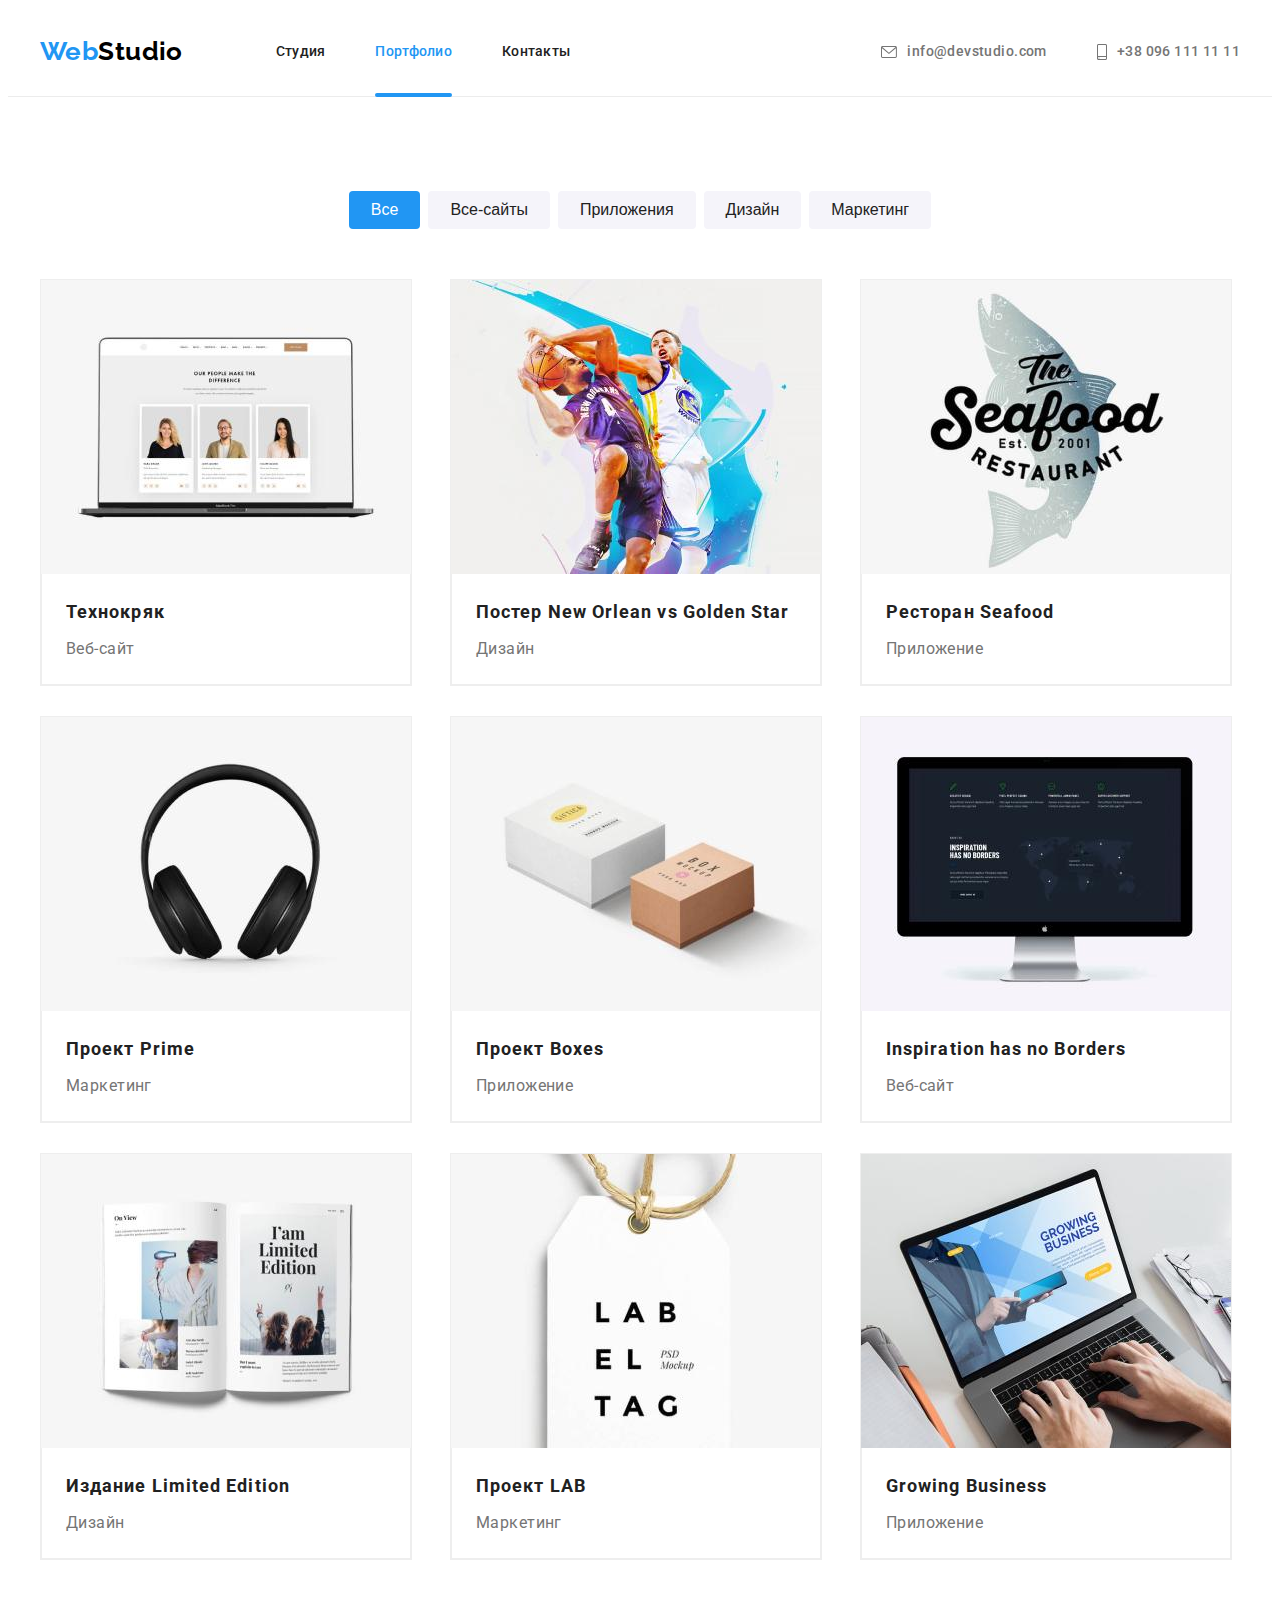
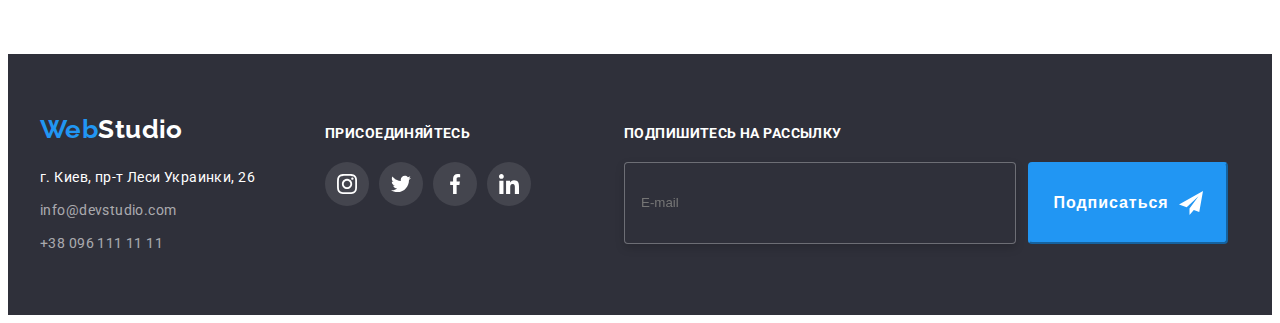
==== portfolio.html @ eb942aa8 "start" ====
<!DOCTYPE html>
<html lang="en">

<head>
    <meta charset="UTF-8" />
    <meta name="viewport" content="width=device-width, initial-scale=1.0" />
    <title>Портфолио</title>
    <link rel="preconnect" href="https://fonts.googleapis.com">
    <link rel="preconnect" href="https://fonts.gstatic.com" crossorigin>
    <link href="https://fonts.googleapis.com/css2?family=Raleway:wght@700&family=Roboto:wght@400;500;700;900&display=swap"
        rel="stylesheet">
    <link rel="stylesheet" href="https://cdnjs.cloudflare.com/ajax/libs/modern-normalize/1.1.0/modern-normalize.min.css"
        integrity="sha512-wpPYUAdjBVSE4KJnH1VR1HeZfpl1ub8YT/NKx4PuQ5NmX2tKuGu6U/JRp5y+Y8XG2tV+wKQpNHVUX03MfMFn9Q=="
        crossorigin="anonymous" referrerpolicy="no-referrer" />
    <!-- <link rel="stylesheet" href="./css/modern-normalize.css" /> -->
    <link rel="stylesheet" href="./css/styles.css" />
</head>

<body>
    <!-- Шапка сайта -->
    <header class="header-border-bottom-line">
        <div class="container nav">
            <a href="./index.html" class="logo"><span class="first-part">Web</span>Studio
            </a>
            <nav>
                <ul class="nav-list">
                    <li class="nav-list-item">
                        <a href="./index.html" class="site-nav">Студия
                        </a>
                    </li>
                    <li class="nav-list-item">
                        <a href="./portfolio.html" class="site-nav current">Портфолио
                        </a>
                    </li>
                    <li class="nav-list-item">
                        <a href="#" class="site-nav link">Контакты</a>
                    </li>
                </ul>
            </nav>
            <ul class="auth-nav">
                <li class="auth-nav-item">
                    <a href="mailto:info@devstudio.com" class="auth-nav-link">
                        <svg width="16px" height="12px" class="auth-nav-icon">
                            <use href="./images/icon.svg#icon-envelope"></use>
                        </svg>info@devstudio.com
                    </a>
                </li>
                <li class="auth-nav-item">
                    <a href="tel:+380961111111" class="auth-nav-link">
                        <svg width="10px" height="16px" class="auth-nav-icon">
                            <use href="./images/icon.svg#icon-smartphone"></use>
                        </svg>+38 096 111 11 11</a>
                </li>
            </ul>
        </div>
    </header>


    <main>
        <section class="section">
            <div class="container">
                <h1 class="visually-hidden section-title">Portfolio</h1>
                <ul class="portfolio-buttons-list">
                    <li class="button-item"><button type="button" class="filter-buttons current-button">Все</button></li>
                    <li class="button-item"><button type="button" class="filter-buttons">Все-сайты</button></li>
                    <li class="button-item"><button type="button" class="filter-buttons">Приложения</button></li>
                    <li class="button-item"><button type="button" class="filter-buttons">Дизайн</button></li>
                    <li class="button-item"><button type="button" class="filter-buttons">Маркетинг</button></li>
                </ul>
            <!-- <div class="portfolio-container"> -->
                <ul class="portfolio-gallery">
                    <li class="portfolio-gallery-item">
                        <a href="" class="portfolio-gallery-link">
                            <div class="overlay-position">
                                <img src="./images/gallery/technocrack.jpg" alt="technocrack" width="370" height="294" class="img">
                                <p class="overlay overlay-decription">Технокряк это современная площадка распространения коронавируса. Компании используют эту платформу для цифрового
                                шпионажа и атак на защищённые сервера конкурентов.</p>
                            </div>
                            <div class="gallery-decription">
                                <h2 class="cards-header">Технокряк</h2>
                                <p class="cards-description">Веб-сайт</p>
                            </div>
                        </a>
                    </li>
                    <li class="portfolio-gallery-item">
                        <a href="" class="portfolio-gallery-link">
                            <div class="overlay-position">
                                <img src="./images/gallery/poster.jpg" alt="poster" width="370" height="294" class="img">
                                <p class="overlay overlay-decription">Технокряк это современная площадка распространения коронавируса. Компании
                                    используют эту платформу для цифрового
                                    шпионажа и атак на защищённые сервера конкурентов.</p>
                            </div>
                            <div class="gallery-decription">
                                <h2 class="cards-header">Постер New Orlean vs Golden Star</h2>
                                <p class="cards-description">Дизайн</p>
                            </div>
                        </a>
                    </li>
                    <li class="portfolio-gallery-item">
                        <a href="" class="portfolio-gallery-link">
                            <div class="overlay-position">
                                <img src="./images/gallery/seafood.jpg" alt="seafood" width="370" height="294" class="img">
                                <p class="overlay overlay-decription">Технокряк это современная площадка распространения коронавируса. Компании
                                    используют эту платформу для цифрового
                                    шпионажа и атак на защищённые сервера конкурентов.</p>
                            </div>
                            <div class="gallery-decription">
                                <h2 class="cards-header">Ресторан Seafood</h2>
                                <p class="cards-description">Приложение</p>
                            </div>
                        </a>
                    </li>
                    <li class="portfolio-gallery-item">
                        <a href="" class="portfolio-gallery-link">
                            <div class="overlay-position">
                                <img src="./images/gallery/prime.jpg" alt="prime" width="370" height="294" class="img">
                                <p class="overlay overlay-decription">Технокряк это современная площадка распространения коронавируса. Компании
                                    используют эту платформу для цифрового
                                    шпионажа и атак на защищённые сервера конкурентов.</p>
                            </div>
                            <div class="gallery-decription">
                                <h2 class="cards-header">Проект Prime</h2>
                                <p class="cards-description">Маркетинг</p>
                            </div>
                        </a>
                    </li>
                    <li class="portfolio-gallery-item">
                        <a href="" class="portfolio-gallery-link">
                            <div class="overlay-position">
                                <img src="./images/gallery/boxes.jpg" alt="boxes" width="370" height="294" class="img">
                                <p class="overlay overlay-decription">Технокряк это современная площадка распространения коронавируса. Компании
                                    используют эту платформу для цифрового
                                    шпионажа и атак на защищённые сервера конкурентов.</p>
                            </div>
                            <div class="gallery-decription">
                                <h2 class="cards-header">Проект Boxes</h2>
                                <p class="cards-description">Приложение</p>
                            </div>
                        </a>
                    </li>
                    <li class="portfolio-gallery-item">
                        <a href="" class="portfolio-gallery-link">
                            <div class="overlay-position">
                                <img src="./images/gallery/inspiration.jpg" alt="inspiration" width="370" height="294" class="img">
                                <p class="overlay overlay-decription">Технокряк это современная площадка распространения коронавируса. Компании
                                    используют эту платформу для цифрового
                                    шпионажа и атак на защищённые сервера конкурентов.</p>
                            </div>
                            <div class="gallery-decription">
                                <h2 class="cards-header">Inspiration has no Borders</h2>
                                <p class="cards-description">Веб-сайт</p>
                            </div>
                        </a>
                    </li>                           
                    <li class="portfolio-gallery-item">
                        <a href="" class="portfolio-gallery-link">
                            <div class="overlay-position">
                                <img src="./images/gallery/edition.jpg" alt="edition" width="370" height="294" class="img">
                                <p class="overlay overlay-decription">Технокряк это современная площадка распространения коронавируса. Компании
                                    используют эту платформу для цифрового
                                    шпионажа и атак на защищённые сервера конкурентов.</p>
                            </div>
                            <div class="gallery-decription">
                                <h2 class="cards-header">Издание Limited Edition</h2>
                                <p class="cards-description">Дизайн</p>
                            </div>
                        </a>
                    </li>
                    <li class="portfolio-gallery-item">
                        <a href="" class="portfolio-gallery-link">
                            <div class="overlay-position">
                                <img src="./images/gallery/lab.jpg" alt="lab" width="370" height="294" class="img">
                                <p class="overlay overlay-decription">Технокряк это современная площадка распространения коронавируса. Компании
                                    используют эту платформу для цифрового
                                    шпионажа и атак на защищённые сервера конкурентов.</p>
                            </div>
                            <div class="gallery-decription">
                                <h2 class="cards-header">Проект LAB</h2>
                                <p class="cards-description">Маркетинг</p>
                            </div>
                        </a>
                    </li>
                    <li class="portfolio-gallery-item">
                        <a href="" class="portfolio-gallery-link">
                            <div class="overlay-position">
                                <img src="./images/gallery/growing-busines.jpg" alt="inspiration" width="370" height="294" class="img">
                                <p class="overlay overlay-decription">Технокряк это современная площадка распространения коронавируса. Компании
                                    используют эту платформу для цифрового
                                    шпионажа и атак на защищённые сервера конкурентов.</p>
                            </div>
                            <div class="gallery-decription">
                                <h2 class="cards-header">Growing Business</h2>
                                <p class="cards-description">Приложение</p>
                            </div>
                        </a>
                    </li>
                </ul>
            </div>
       </section>
    </main>

    <!-- Футер -->
    <footer class="footer">
        <div class="container footer-container">
            <div>
                <a href="./index.html" class="footer-logo"><span class="first-part">Web</span>Studio</a>
                <address class="footer-address-list">
                    <ul class="footer-list">
                        <li class="item"><a href="https://goo.gl/maps/6iYoXaCGqueHrKsz9" target="_blank"
                                rel="noreferrer noopener" class="footer-address">г. Киев, пр-т Леси Украинки, 26</a></li>
                        <li class="item"><a href="mailto:info@devstudio.com"
                                class="link footer-contacts">info@devstudio.com</a></li>
                        <li class="item"><a href="tel:+380961111111" class="link footer-contacts">+38 096 111 11 11</a></li>
                    </ul>
                </address>
            </div>
            <div class="footer-socials-form">
                <h2 class="footer-socials-title">присоединяйтесь</h2>
                <ul class="socials">
                    <li class="socials-item">
                        <a href="" class="socials-link footer-socials-link">
                            <svg class="" width="20px" height="20px">
                                <use href="./images/icon.svg#icon-instagram"></use>
                            </svg>
                        </a>
                    </li>
                    <li class="socials-item">
                        <a href="" class="socials-link footer-socials-link">
                            <svg class="" width="20px" height="20px">
                                <use href="./images/icon.svg#icon-twitter"></use>
                            </svg>
                        </a>
                    </li>
                    <li class="socials-item">
                        <a href="" class="socials-link footer-socials-link">
                            <svg class="" width="20px" height="20px">
                                <use href="./images/icon.svg#icon-facebook"></use>
                            </svg>
                        </a>
                    </li>
                    <li class="socials-item">
                        <a href="" class="socials-link footer-socials-link">
                            <svg class="" width="20px" height="20px">
                                <use href="./images/icon.svg#icon-linkedin"></use>
                            </svg>
                        </a>
                    </li>
                </ul>
            </div>
            <div>
                <form class="footer-form">
                    <h2 class="footer-form-title">Подпишитесь на рассылку</h2>
                    <div class="footer-form-field">
                        <label for="mail"></label>
                        <input class="email" type="email" name="mail-submit" id="mail-submit" placeholder="E-mail" />
                        <button class="button footer-submit-button" type="submit">Подписаться
                            <svg class="button-svg" width="24px" height="24px">
                                <use href="./images/icon.svg#icon-send"></use>
                            </svg>
                        </button>
                    </div>
                </form>
            </div>
        </div>
    </footer>
</body>
</html>
---- css/styles.css ----
:root {
  --primary-text-color: #757575;
  --title-text-color: #212121;
  --accent-color: #2196f3;
  --primary-white-color: #ffffff;
  --primary-black-color: #000000;
  --hero-footer-background: #2f303a;
  --main-titles-color: #212121;
}

h1,
h2,
h3,
p {
  margin: 0;
}

ul {
  margin: 0;
  padding: 0;
  list-style: none;
}

a {
  text-decoration: none;
}

.button {
  cursor: pointer;
}

body {
  background-color: var(--primary-white-color);
  color: var(--primary-text-color);
  font-family: Roboto, sans-serif;
  font-weight: 500;
  letter-spacing: 0.03em;
  font-size: 14px;
  line-height: 1.71;
}

.header-border-bottom-line {
  border-bottom: solid 1px #ececec;
}

.container {
  margin-left: auto;
  margin-right: auto;
  width: 1200px;
  padding-left: 15px;
  padding-right: 15px;
  /* outline: 2px solid tomato; */
}

/* Site nav */

.nav {
  display: flex;
  align-items: center;
}

.nav-list {
  display: flex;
}

.nav-list-item {
  padding-bottom: 32px;
  padding-top: 32px;
  position: relative;
}
.nav .nav-list-item:not(:last-child) {
  margin-right: 50px;
}

/* Logo */

.logo {
  padding-top: 24px;
  padding-bottom: 25px;
  margin-right: 93px;

  color: var(--primary-black-color);
  font-family: Raleway, sans-serif;
  font-weight: 700;
  font-size: 26px;
  line-height: 1.19;
}

.first-part {
  color: var(--accent-color);
}

.site-nav {
  color: var(--title-text-color);
  line-height: 1.14;
  letter-spacing: 0.02em;

  transition: color 250ms cubic-bezier(0.4, 0, 0.2, 1);
}

.site-nav:focus,
.site-nav:hover {
  color: var(--accent-color);
}

.current {
  color: var(--accent-color);
}

/* «C4» В главной навигации, при помощи псевдоэлемента ::after, сделано подчёркивание ссылки текущей страницы (на которой сейчас находится пользователь). */

.current::after {
  position: absolute;
  bottom: -1px;
  left: 0;

  content: "";
  width: 100%;
  height: 4px;

  background: #2196f3;
  border-radius: 2px;
}

.auth-nav {
  display: flex;
  margin-left: auto;
}

.auth-nav-link {
  display: flex;
  align-items: center;
  color: var(--primary-text-color);
  line-height: 1.14;
  padding-top: 32px;
  padding-bottom: 32px;

  fill: #757575;
  transition: color 250ms cubic-bezier(0.4, 0, 0.2, 1),
    fill 250ms cubic-bezier(0.4, 0, 0.2, 1);
}

.auth-nav-link:hover,
.auth-nav-link:focus {
  color: var(--accent-color);
  fill: var(--accent-color);
}

.auth-nav-icon {
  margin-right: 10px;
}

.auth-nav .auth-nav-item:not(:last-child) {
  margin-right: 50px;
}

/* Hero */

.section {
  padding-top: 94px;
  padding-bottom: 94px;
}

.hero {
  margin-right: auto;
  margin-left: auto;
  padding: 200px 0;

  background-color: var(--hero-footer-background);

  background-image: linear-gradient(
      rgba(47, 48, 58, 0.4),
      rgba(47, 48, 58, 0.4)
    ),
    url("../images/img-overlay.png");

  background-repeat: no-repeat;
  background-size: cover;
  background-position: center;

  max-width: 1600px;
  height: 600px;

  text-align: center;
}

.hero-title {
  display: inline-block;
  margin-bottom: 30px;

  min-width: 696px;
  height: 120px;

  color: var(--primary-white-color);
  font-weight: 900;
  font-size: 44px;
  line-height: 1.36;
  letter-spacing: 0.06em;
  text-transform: uppercase;
}

.hero-button {
  display: block;
  margin: 0px auto;
  padding: 10px 32px;

  background-color: var(--accent-color);
  color: var(--primary-white-color);
  min-width: 200px;

  font-weight: 700;
  font-size: 16px;
  line-height: 1.87;
  letter-spacing: 0.06em;
  border-radius: 4px;
  border: transparent;

  transition: background-color 250ms cubic-bezier(0.4, 0, 0.2, 1);
}

.hero-button:hover,
.hero-button:focus {
  background-color: #188ce8;
}

/* Section */

.visually-hidden {
  position: absolute;
  width: 1px;
  height: 1px;
  margin: -1px;
  border: 0;
  padding: 0;

  white-space: nowrap;
  clip-path: inset(100%);
  clip: rect(0 0 0 0);
  overflow: hidden;
}

.section-title {
  margin-top: 0;
  margin-bottom: 50px;
  margin-left: 0;
  margin-right: 0;

  color: var(--main-titles-color);

  font-weight: 700;
  font-size: 36px;
  line-height: 1.16;
  text-align: center;
}

.benefits {
  display: flex;
}

.benefits-title {
  margin-top: 0px;
  margin-bottom: 10px;
  font-size: 14px;
  font-weight: 700;
  line-height: 1.14;
  text-transform: uppercase;
  color: var(--main-titles-color);
}

.benefits .benefits-item:not(:last-child) {
  margin-right: 30px;
}

.benefits-icon {
  width: 270px;
  height: 120px;
  padding: 25px 100px;
  margin-bottom: 30px;
  background-color: #f5f4fa;
  border-radius: 4px;
}

.work-section {
  padding-top: 0;
}

.practice {
  display: flex;
}
.practice-item {
  margin-right: 30px;
  position: relative;
}

.img {
  display: block;
  max-width: 100%;
  height: auto;
}

.practice-item:nth-child(3n) {
  margin-right: 0;
}

/* «C3» В секции Чем мы занимаемся текст с фоном спозиционирован поверх изображения. */

.practice-label {
  display: flex;
  align-items: center;
  justify-content: center;
  position: absolute;
  content: "";
  padding: 27px 82px;

  width: 100%;
  height: 70px;
  bottom: 0;
  background: rgba(47, 48, 58, 0.8);
}

.practice-label-title {
  font-size: 14px;
  font-weight: 700;
  line-height: 1.14;
  text-transform: uppercase;
  color: var(--primary-white-color);
}

.team-section {
  background-color: #f5f4fa;
}

.teammate {
  display: flex;
}

.teammate-title {
  font-size: 16px;
  line-height: 1.19;
  text-align: center;
  color: var(--main-titles-color);
  margin-bottom: 10px;
}

.teammate-item {
  width: 270px;
}
.teammate-item:not(:last-child) {
  margin-right: 30px;
}

.teammate-content {
  padding-top: 30px;
  padding-bottom: 30px;
  box-shadow: 0px 1px 3px rgba(0, 0, 0, 0.12), 0px 1px 1px rgba(0, 0, 0, 0.14),
    0px 2px 1px rgba(0, 0, 0, 0.2);
  border-radius: 0px 0px 4px 4px;
  background-color: #ffffff;
  margin: 0;
}

.teammate-position {
  margin-bottom: 16px;

  font-weight: 400;
  font-size: 16px;
  line-height: 1.19;
  text-align: center;
}

.socials {
  display: flex;
  justify-content: center;
}

.socials-link {
  display: flex;
  justify-content: center;
  align-items: center;
  width: 44px;
  height: 44px;
  fill: #afb1b8;
  border-radius: 50%;

  transition: background-color 250ms cubic-bezier(0.4, 0, 0.2, 1),
    fill 250ms cubic-bezier(0.4, 0, 0.2, 1);
}

.socials-link:focus,
.socials-link:hover {
  background-color: #2196f3;
  border-radius: 50%;
  fill: var(--primary-white-color);
}

.socials-item:not(:last-child) {
  margin-right: 10px;
}

/* Regular customers */
.customers {
  display: flex;
}

.customer-item:not(:last-child) {
  margin-right: 30px;
}

.customer-link {
  display: flex;
  align-items: center;
  justify-content: center;
  width: 170px;
  height: 92px;
  border: Solid 1px;
  border-color: #afb1b8;
  border-radius: 4px;
  fill: #afb1b8;
  transition: border-color 250ms cubic-bezier(0.4, 0, 0.2, 1),
    fill 250ms cubic-bezier(0.4, 0, 0.2, 1);
}

.customer-link:hover,
.customer-link:focus {
  border-color: #2196f3;
  fill: #2196f3;
}

/* Portfolio */

.filter-buttons {
  padding: 6px 22px;

  color: var(--title-text-color);
  background-color: #f5f4fa;
  font-size: 16px;
  line-height: 1.63;
  cursor: pointer;
  border-color: #ffffff;
  border: #ffffff;
  text-align: center;
  border-radius: 4px;

  transition: background-color 250ms cubic-bezier(0.4, 0, 0.2, 1),
    color 250ms cubic-bezier(0.4, 0, 0.2, 1),
    box-shadow 250ms cubic-bezier(0.4, 0, 0.2, 1);
}

.filter-buttons:hover,
.filter-buttons:focus {
  background-color: var(--accent-color);
  color: var(--primary-white-color);
  box-shadow: 0px 3px 1px rgba(0, 0, 0, 0.1), 0px 1px 2px rgba(0, 0, 0, 0.08),
    0px 2px 2px rgba(0, 0, 0, 0.12);
}

.current-button {
  color: var(--primary-white-color);
  background-color: var(--accent-color);
}

/* Cards */

.cards-header {
  margin-bottom: 4px;

  color: var(--title-text-color);
  font-weight: 700;
  font-size: 18px;
  line-height: 2;
  letter-spacing: 0.06em;
}

.cards-description {
  color: var(--primary-text-color);
  font-weight: 400;
  font-size: 16px;
  line-height: 1.87;
}

.portfolio-buttons-list {
  display: flex;
  justify-content: center;

  margin-bottom: 50px;
}

.portfolio-buttons-list .button-item:not(:last-child) {
  margin-right: 8px;
}

.portfolio-gallery {
  display: flex;
  flex-wrap: wrap;
}

.portfolio-gallery-item {
  /* calc((100% - кол-во маржинов в строке * значение маржина) / кол-во элементов в строке */
  width: calc((100% - 60px) / 3);
}

/* Для всех елементов-карточек в сетке добавить маржин справа, кроме каждого третего (так как в ряду - три елемента) */

.portfolio-gallery-item:not(:nth-child(3n)) {
  margin-right: 30px;
}

/* Для всех елементов-карточек в сетке добавить маржин снизу, кроме последних трех елементов (так как в нижнем ряду - три елемента) */

.portfolio-gallery-item:not(:nth-last-child(-n + 3)) {
  margin-bottom: 30px;
}

.portfolio-gallery-link {
  display: inline-block;
  border: solid 1px;
  border-color: #eeeeee;

  transition: box-shadow 250ms cubic-bezier(0.4, 0, 0.2, 1);
}

.portfolio-gallery-link:hover,
.portfolio-gallery-link:focus {
  box-shadow: 0px 1px 1px rgba(0, 0, 0, 0.12), 0px 4px 4px rgba(0, 0, 0, 0.06),
    1px 4px 6px rgba(0, 0, 0, 0.16);
}

.gallery-decription {
  padding: 20px 24px;
  background-color: #ffffff;
  border-bottom: 1px solid;
  border-left: 1px solid;
  border-right: 1px solid;
  border-color: #eeeeee;
}

/* Portfolio card overlay */

/* «C5» Синий оверлей с текстом на карточках страницы Портфолио появляется при ховере в любом месте карточки.

«C6» Синий оверлей в карточках страницы Портфолио выезжает снизу, как показано на видео. */

.overlay-position {
  position: relative;
  overflow: hidden;
}

.overlay {
  position: absolute;
  left: 0;
  bottom: 0;
  width: 100%;
  height: 100%;
  background: rgba(33, 150, 243, 0.9);
  transform: translateY(100%);
  transition: transform 250ms cubic-bezier(0.4, 0, 0.2, 1);
}

.portfolio-gallery-link:hover .overlay,
.portfolio-gallery-link:focus .overlay {
  transform: translateY(0);
}

.overlay-decription {
  padding: 63px 24px;
  font-weight: 400;
  font-size: 18px;
  line-height: 1.56;
  color: var(--primary-white-color);
}

/* Footer */

.footer {
  display: flex;
  background-color: var(--hero-footer-background);
  padding: 60px 0;
}

.footer-container {
  display: flex;
  align-items: baseline;
}

.footer-container .position {
  flex-grow: 1;
}
.footer-logo {
  color: var(--primary-white-color);

  font-family: Raleway, sans-serif;
  font-weight: 700;
  font-size: 26px;
  line-height: 1.19;
  text-decoration: none;
}

.footer-address-list {
  margin-top: 20px;
}

.footer-list .item:not(:last-child) {
  margin-bottom: 9px;
}

.footer-address {
  color: var(--primary-white-color);
  font-weight: 400;
  font-style: normal;
  text-decoration: none;
}

.footer-contacts {
  color: rgba(255, 255, 255, 0.6);
  font-weight: 400;
  text-decoration: none;
  font-style: normal;
}

.footer-socials-form {
  margin-left: 70px;
}

.footer-socials-title {
  margin-top: 0px;
  margin-bottom: 20px;
  font-size: 14px;
  font-weight: 700;
  line-height: 1.14;
  text-transform: uppercase;
  color: var(--primary-white-color);
}

.footer-socials-link {
  background-color: rgba(255, 255, 255, 0.1);
  fill: var(--primary-white-color);
}

/* «C1» Выполнено оформление элементов формы подписки на рассылку в футере. */

.footer-form-title {
  margin-bottom: 20px;

  font-weight: 700;
  font-size: 14px;
  line-height: 1.14;
  text-transform: uppercase;

  color: #ffffff;
}

.footer-form {
  margin-left: 93px;
}

.footer-form-field {
  display: flex;
}

.footer-form-field input {
  min-width: 358px;
  min-height: 50px;
}

.footer-form-field .email {
  padding: 15px 16px;

  color: #ffffff;

  border: 1px solid rgba(255, 255, 255, 0.3);
  filter: drop-shadow(0px 4px 4px rgba(0, 0, 0, 0.15));
  border-radius: 4px;
  background: #2f303a;
}

.footer-submit-button {
  display: flex;
  align-items: center;
  justify-content: center;
  margin-left: 12px;

  min-width: 200px;
  min-height: 50px;

  font-weight: 700;
  font-size: 16px;
  line-height: 1.87;
  letter-spacing: 0.06em;
  color: #ffffff;

  border-color: #2196f3;
  background: #2196f3;
  border-radius: 4px;
}

.footer-submit-button:focus,
.footer-submit-button:hover {
  box-shadow: 0px 4px 4px rgba(0, 0, 0, 0.15);
}

.button-svg {
  margin-left: 10px;
}

/* Modal form */

/* Modal window */

.backdrop {
  position: fixed;
  top: 0;
  left: 0;

  width: 100%;
  height: 100%;

  background: rgba(0, 0, 0, 0.2);
  opacity: 1;
}

.backdrop.is-hidden {
  opacity: 0;
  pointer-events: none;
}

.backdrop.is-hidden .modal {
  transform: translate(-50%, -50%) scale(0.9);
}

.modal {
  position: absolute;
  top: 50%;
  left: 50%;

  min-width: 528px;
  min-height: 581px;

  background: #ffffff;
  box-shadow: 0px 1px 3px rgba(0, 0, 0, 0.12), 0px 1px 1px rgba(0, 0, 0, 0.14),
    0px 2px 1px rgba(0, 0, 0, 0.2);
  border-radius: 4px;

  transform: translate(-50%, -50%) scale(1);

  transition: transform 250ms cubic-bezier(0.4, 0, 0.2, 1);
}

.modal-button-close {
  position: absolute;
  top: 8px;
  right: 8px;
  min-width: 30px;
  padding: 6px;
  border-radius: 50%;
  background: #ffffff;
  border: 1px solid;
  border-color: rgba(0, 0, 0, 0.1);
  transition: fill 250ms cubic-bezier(0.4, 0, 0.2, 1);
}

.modal-icon-close:focus,
.modal-button-close:hover {
  fill: var(--accent-color);
}

.form {
  padding: 40px;
}

.form-title {
  margin-bottom: 12px;

  font-weight: 700;
  font-size: 20px;
  line-height: 1.15;
  text-align: center;
  color: var(--main-titles-color);
}

.form-field {
  display: flex;
  flex-direction: column;
  position: relative;

  margin-bottom: 10px;
}

.form-field label {
  margin-bottom: 4px;

  font-weight: 400;
  font-size: 12px;
  line-height: 1.16;
  letter-spacing: 0.01em;
}

.form-field input,
.form-field textarea {
  min-height: 40px;

  border: 1px solid rgba(33, 33, 33, 0.2);
  border-radius: 4px;
  padding-left: 42px;
  outline: none;

  transition: border 250ms cubic-bezier(0.4, 0, 0.2, 1);
}

/* «C3» При получении инпутом фокуса, его рамка и иконка меняют цвет */

.form-field input:focus,
.form-field textarea:focus {
  border: 1px solid #2196f3;
  cursor: pointer;
}

.form-field input:focus + svg,
.form-field svg:focus {
  cursor: pointer;
  fill: var(--accent-color);
  transition: fill 250ms cubic-bezier(0.4, 0, 0.2, 1);
}

.form-field input::placeholder {
  font-weight: 400;
  font-size: 12px;
  line-height: 1.16;
  letter-spacing: 0.01em;
  color: rgba(117, 117, 117, 0.5);
}

.form-field .form-icon {
  position: absolute;
  bottom: 11px;
  left: 12px;
}

.form-field .comment {
  padding: 12px 16px;
}

.comment-position {
  margin-bottom: 20px;
}

.policy-position {
  margin-bottom: 30px;
}

.form-field .policy {
  display: flex;
  align-items: center;
  justify-content: center;
  margin: 0;

  font-size: 14px;
  line-height: 1.71;
  letter-spacing: 0.03em;

  cursor: pointer;
}

.link-policy {
  text-decoration-line: underline;
  color: #2196f3;
}

/* «C4» Оригинальный чекбокс о принятии лицензионного соглашения в форме заявки скрыт. */

.checkbox {
  /* -webkit-appearance: none;
  -moz-appearance: none;
  appearance: none;
  position: absolute; */

  /* position: absolute; */
  /* display: block; */
  width: 0px;
  /* height: 15px; */
  /* height: 1px; */
  /* margin: -3px; */
  /* border: 0; */
  /* padding: 0; */

  /* white-space: nowrap; */
  /* clip-path: inset(100%); */
  /* clip: rect(0 0 0 0); */
  /* overflow: hidden; */
}

.checkbox-icon {
  position: relative;

  display: flex;
  align-items: center;
  justify-content: center;

  width: 16px;
  height: 15px;

  margin-right: 7px;

  border: 2px solid #212121;
  border-radius: 4px;
}

.checkbox-icon svg {
  position: absolute;
  /* width: 16px; */
  /* height: 15px; */
}

/* «C5» Оформление «чекбокса» о принятии лицензионного соглашения сделано вручную, при помощи векторного изображения галочки из SVG-спрайта. */

.checkbox:checked + .checkbox-icon {
  border-color: var(--accent-color);
  background-color: var(--accent-color);
  /* position: absolute; */
  /* background-image: url(../images/icon-check.svg); */
  /* background-size: contain; */
  background-origin: border-box;
}

.submit-button {
  display: block;
  margin-left: auto;
  margin-right: auto;
  padding: 0;

  min-width: 200px;
  min-height: 50px;

  background: #188ce8;
  border-color: #188ce8;
  border-radius: 4px;

  font-weight: 700;
  font-size: 16px;
  line-height: 1.87;
  letter-spacing: 0.06em;

  color: #ffffff;

  transition: 250ms cubic-bezier(0.4, 0, 0.2, 1);
}

.submit-button:hover,
.submit-button:focus {
  box-shadow: 0px 4px 4px rgba(0, 0, 0, 0.15);
}
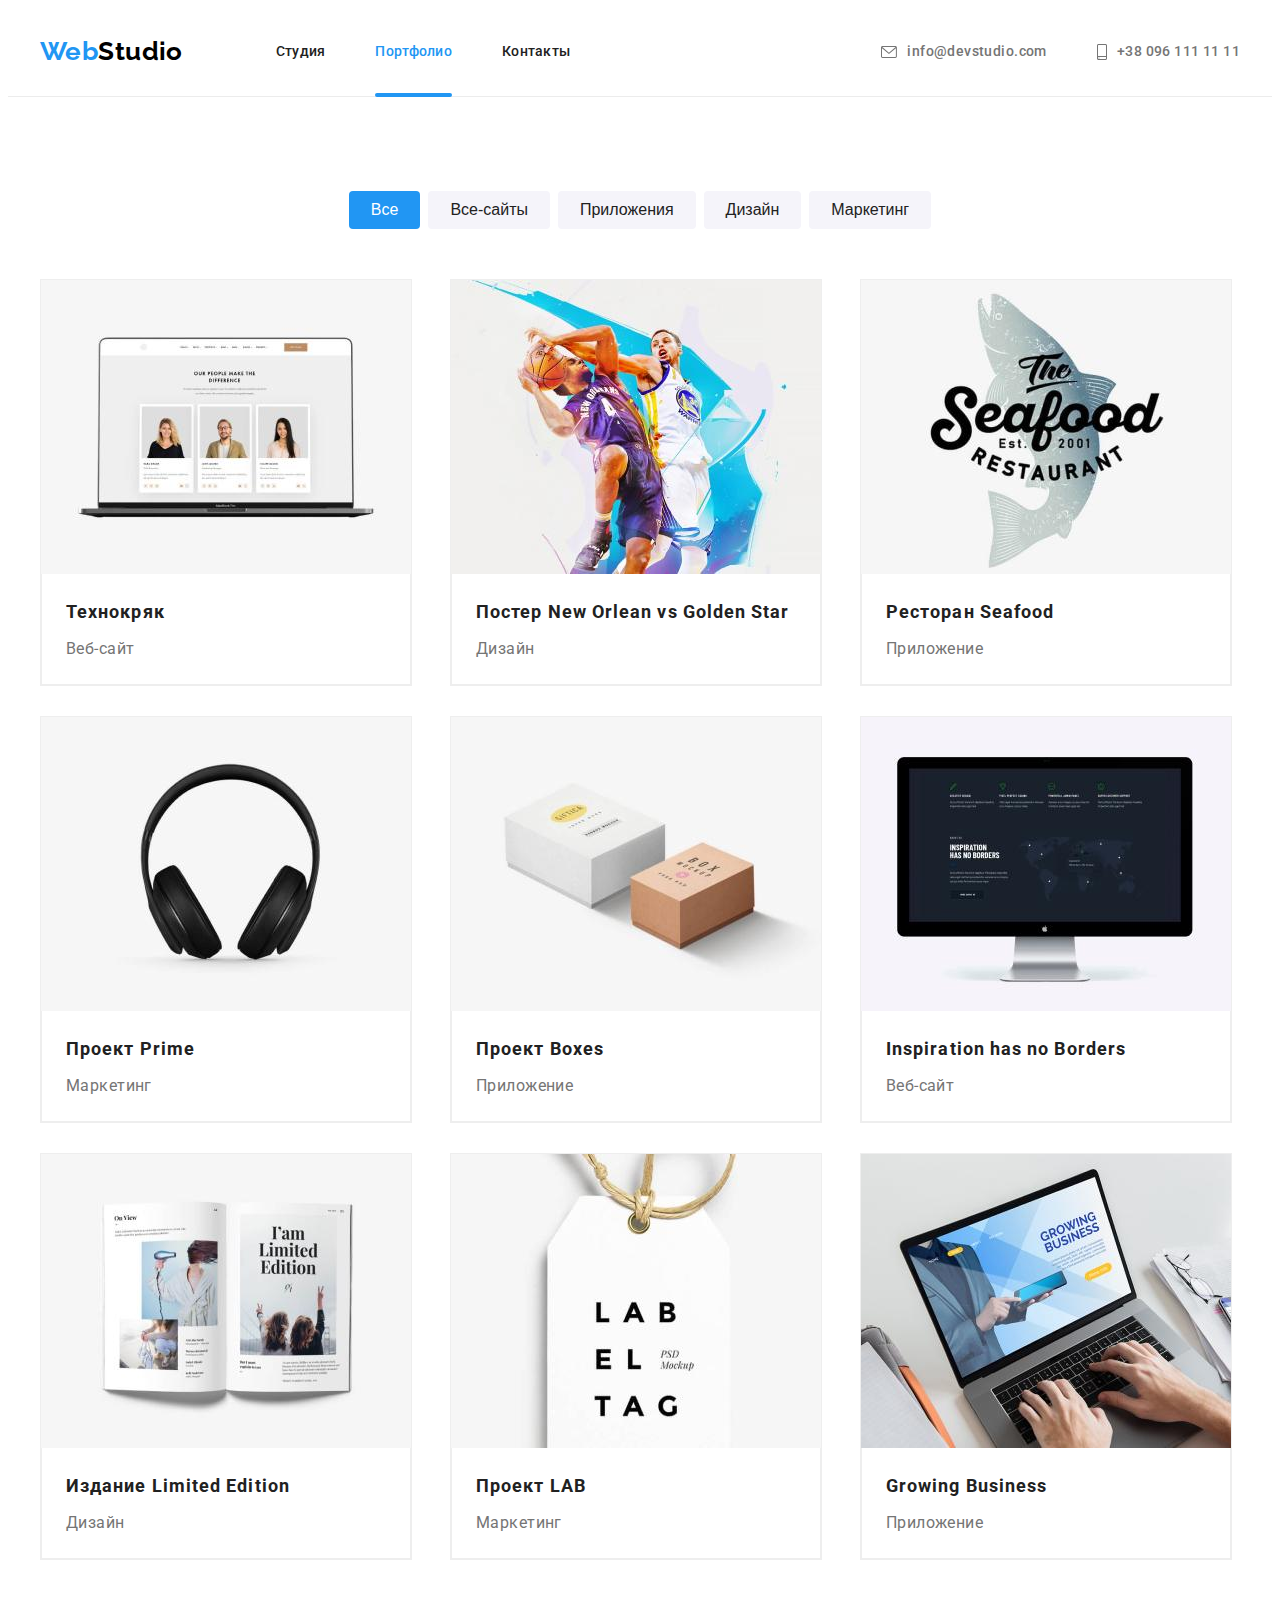
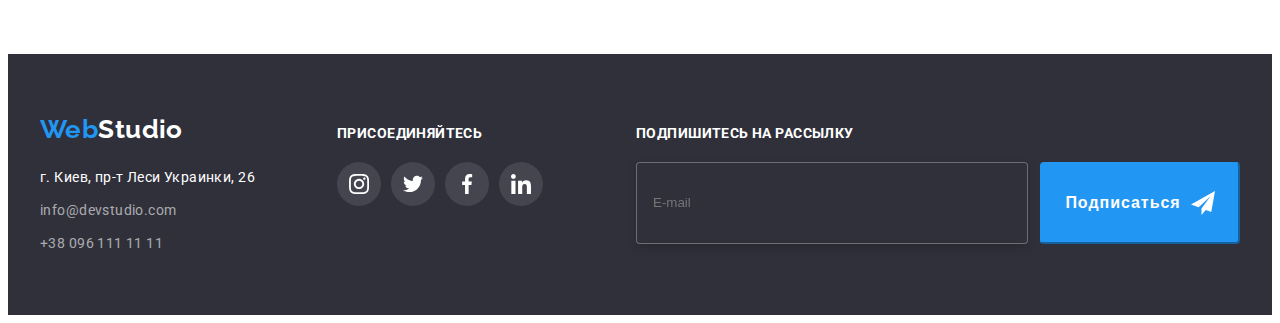
==== commit 5347440a: "refactoring-sass" ====
--- a/portfolio.html
+++ b/portfolio.html
@@ -13,7 +13,8 @@
         integrity="sha512-wpPYUAdjBVSE4KJnH1VR1HeZfpl1ub8YT/NKx4PuQ5NmX2tKuGu6U/JRp5y+Y8XG2tV+wKQpNHVUX03MfMFn9Q=="
         crossorigin="anonymous" referrerpolicy="no-referrer" />
     <!-- <link rel="stylesheet" href="./css/modern-normalize.css" /> -->
-    <link rel="stylesheet" href="./css/styles.css" />
+    <!-- <link rel="stylesheet" href="./css/styles.css" /> -->
+    <link rel="stylesheet" href="./css/main.min.css" />
 </head>
 
 <body>
@@ -67,7 +68,6 @@
                     <li class="button-item"><button type="button" class="filter-buttons">Дизайн</button></li>
                     <li class="button-item"><button type="button" class="filter-buttons">Маркетинг</button></li>
                 </ul>
-            <!-- <div class="portfolio-container"> -->
                 <ul class="portfolio-gallery">
                     <li class="portfolio-gallery-item">
                         <a href="" class="portfolio-gallery-link">
@@ -202,7 +202,7 @@
     <!-- Футер -->
     <footer class="footer">
         <div class="container footer-container">
-            <div>
+            <div class="position">
                 <a href="./index.html" class="footer-logo"><span class="first-part">Web</span>Studio</a>
                 <address class="footer-address-list">
                     <ul class="footer-list">
@@ -247,20 +247,18 @@
                     </li>
                 </ul>
             </div>
-            <div>
-                <form class="footer-form">
-                    <h2 class="footer-form-title">Подпишитесь на рассылку</h2>
-                    <div class="footer-form-field">
-                        <label for="mail"></label>
-                        <input class="email" type="email" name="mail-submit" id="mail-submit" placeholder="E-mail" />
-                        <button class="button footer-submit-button" type="submit">Подписаться
-                            <svg class="button-svg" width="24px" height="24px">
-                                <use href="./images/icon.svg#icon-send"></use>
-                            </svg>
-                        </button>
-                    </div>
-                </form>
-            </div>
+            <form class="footer-form">
+                <h2 class="footer-form-title">Подпишитесь на рассылку</h2>
+                <div class="footer-form-field">
+                    <label for="mail-submit"></label>
+                    <input class="email" type="email" name="mail-submit" id="mail-submit" placeholder="E-mail" />
+                    <button class="button footer-submit-button" type="submit">Подписаться
+                        <svg class="button-svg" width="24px" height="24px">
+                            <use href="./images/icon.svg#icon-send"></use>
+                        </svg>
+                    </button>
+                </div>
+            </form>
         </div>
     </footer>
 </body>
--- a/css/main.min.css
+++ b/css/main.min.css
@@ -0,0 +1,2 @@
+body{background-color:blue}:root{--primary-text-color: #757575;--title-text-color: #212121;--accent-color: #2196f3;--primary-white-color: #ffffff;--primary-black-color: #000000;--hero-footer-background: #2f303a;--main-titles-color: #212121}.visually-hidden{position:absolute;width:1px;height:1px;margin:-1px;border:0;padding:0;white-space:nowrap;-webkit-clip-path:inset(100%);clip-path:inset(100%);clip:rect(0 0 0 0);overflow:hidden}h1,h2,h3,p{margin:0}ul{margin:0;padding:0;list-style:none}a{text-decoration:none}.button{cursor:pointer}body{background-color:var(--primary-white-color);color:var(--primary-text-color);font-family:Roboto, sans-serif;font-weight:500;letter-spacing:0.03em;font-size:14px;line-height:1.71}.backdrop{position:fixed;top:0;left:0;width:100%;height:100%;background:rgba(0,0,0,0.2);opacity:1}.backdrop.is-hidden{opacity:0;pointer-events:none}.backdrop.is-hidden .modal{-webkit-transform:translate(-50%, -50%) scale(0.9);transform:translate(-50%, -50%) scale(0.9)}.container{margin-left:auto;margin-right:auto;width:1200px;padding-left:15px;padding-right:15px}.form{padding:40px}.form-title{margin-bottom:12px;font-weight:700;font-size:20px;line-height:1.15;text-align:center;color:var(--main-titles-color)}.form-field{display:-webkit-box;display:-ms-flexbox;display:flex;-webkit-box-orient:vertical;-webkit-box-direction:normal;-ms-flex-direction:column;flex-direction:column;position:relative;margin-bottom:10px}.form-field label{margin-bottom:4px;font-weight:400;font-size:12px;line-height:1.16;letter-spacing:0.01em}.form-field input,.form-field textarea{min-height:40px;border:1px solid rgba(33,33,33,0.2);border-radius:4px;padding-left:42px;outline:none;-webkit-transition:border 250ms cubic-bezier(0.4, 0, 0.2, 1);transition:border 250ms cubic-bezier(0.4, 0, 0.2, 1)}.form-field input:focus,.form-field textarea:focus{border:1px solid #2196f3;cursor:pointer}.form-field input:focus+svg,.form-field svg:focus{cursor:pointer;fill:var(--accent-color);-webkit-transition:fill 250ms cubic-bezier(0.4, 0, 0.2, 1);transition:fill 250ms cubic-bezier(0.4, 0, 0.2, 1)}.form-field input::-webkit-input-placeholder{font-weight:400;font-size:12px;line-height:1.16;letter-spacing:0.01em;color:rgba(117,117,117,0.5)}.form-field input:-ms-input-placeholder{font-weight:400;font-size:12px;line-height:1.16;letter-spacing:0.01em;color:rgba(117,117,117,0.5)}.form-field input::-ms-input-placeholder{font-weight:400;font-size:12px;line-height:1.16;letter-spacing:0.01em;color:rgba(117,117,117,0.5)}.form-field input::placeholder{font-weight:400;font-size:12px;line-height:1.16;letter-spacing:0.01em;color:rgba(117,117,117,0.5)}.form-field .form-icon{position:absolute;bottom:11px;left:12px}.form-field .comment{padding:12px 16px}.comment-position{margin-bottom:20px}.policy-position{margin-bottom:30px}.form-field .policy{display:-webkit-box;display:-ms-flexbox;display:flex;-webkit-box-align:center;-ms-flex-align:center;align-items:center;-webkit-box-pack:center;-ms-flex-pack:center;justify-content:center;margin:0;font-size:14px;line-height:1.71;letter-spacing:0.03em;cursor:pointer}.link-policy{-webkit-text-decoration-line:underline;text-decoration-line:underline;color:#2196f3}.checkbox{width:0px}.checkbox-icon{position:relative;display:-webkit-box;display:-ms-flexbox;display:flex;-webkit-box-align:center;-ms-flex-align:center;align-items:center;-webkit-box-pack:center;-ms-flex-pack:center;justify-content:center;width:16px;height:15px;margin-right:7px;border:2px solid #212121;border-radius:4px}.checkbox-icon svg{position:absolute}.checkbox:checked+.checkbox-icon{border-color:var(--accent-color);background-color:var(--accent-color);background-origin:border-box}.submit-button{display:block;margin-left:auto;margin-right:auto;padding:0;min-width:200px;min-height:50px;background:#188ce8;border-color:#188ce8;border-radius:4px;font-weight:700;font-size:16px;line-height:1.87;letter-spacing:0.06em;color:#ffffff;-webkit-transition:250ms cubic-bezier(0.4, 0, 0.2, 1);transition:250ms cubic-bezier(0.4, 0, 0.2, 1)}.submit-button:hover,.submit-button:focus{-webkit-box-shadow:0px 4px 4px rgba(0,0,0,0.15);box-shadow:0px 4px 4px rgba(0,0,0,0.15)}.modal{position:absolute;top:50%;left:50%;min-width:528px;min-height:581px;background:#ffffff;-webkit-box-shadow:0px 1px 3px rgba(0,0,0,0.12),0px 1px 1px rgba(0,0,0,0.14),0px 2px 1px rgba(0,0,0,0.2);box-shadow:0px 1px 3px rgba(0,0,0,0.12),0px 1px 1px rgba(0,0,0,0.14),0px 2px 1px rgba(0,0,0,0.2);border-radius:4px;-webkit-transform:translate(-50%, -50%) scale(1);transform:translate(-50%, -50%) scale(1);-webkit-transition:-webkit-transform 250ms cubic-bezier(0.4, 0, 0.2, 1);transition:-webkit-transform 250ms cubic-bezier(0.4, 0, 0.2, 1);transition:transform 250ms cubic-bezier(0.4, 0, 0.2, 1);transition:transform 250ms cubic-bezier(0.4, 0, 0.2, 1), -webkit-transform 250ms cubic-bezier(0.4, 0, 0.2, 1)}.modal-button-close{position:absolute;top:8px;right:8px;min-width:30px;padding:6px;border-radius:50%;background:#ffffff;border:1px solid;border-color:rgba(0,0,0,0.1);-webkit-transition:fill 250ms cubic-bezier(0.4, 0, 0.2, 1);transition:fill 250ms cubic-bezier(0.4, 0, 0.2, 1)}.modal-icon-close:focus,.modal-button-close:hover{fill:var(--accent-color)}.section-title{margin-top:0;margin-bottom:50px;margin-left:0;margin-right:0;color:var(--main-titles-color);font-weight:700;font-size:36px;line-height:1.16;text-align:center}.benefits{display:-webkit-box;display:-ms-flexbox;display:flex}.benefits-title{margin-top:0px;margin-bottom:10px;font-size:14px;font-weight:700;line-height:1.14;text-transform:uppercase;color:var(--main-titles-color)}.benefits .benefits-item:not(:last-child){margin-right:30px}.benefits-icon{width:270px;height:120px;padding:25px 100px;margin-bottom:30px;background-color:#f5f4fa;border-radius:4px}.work-section{padding-top:0}.practice{display:-webkit-box;display:-ms-flexbox;display:flex}.practice-item{margin-right:30px;position:relative}.img{display:block;max-width:100%;height:auto}.practice-item:nth-child(3n){margin-right:0}.practice-label{display:-webkit-box;display:-ms-flexbox;display:flex;-webkit-box-align:center;-ms-flex-align:center;align-items:center;-webkit-box-pack:center;-ms-flex-pack:center;justify-content:center;position:absolute;content:"";padding:27px 82px;width:100%;height:70px;bottom:0;background:rgba(47,48,58,0.8)}.practice-label-title{font-size:14px;font-weight:700;line-height:1.14;text-transform:uppercase;color:var(--primary-white-color)}.header-border-bottom-line{border-bottom:solid 1px #ececec}.nav{display:-webkit-box;display:-ms-flexbox;display:flex;-webkit-box-align:center;-ms-flex-align:center;align-items:center}.nav-list{display:-webkit-box;display:-ms-flexbox;display:flex}.nav-list-item{padding-bottom:32px;padding-top:32px;position:relative}.nav .nav-list-item:not(:last-child){margin-right:50px}.site-nav{color:var(--title-text-color);line-height:1.14;letter-spacing:0.02em;-webkit-transition:color 250ms cubic-bezier(0.4, 0, 0.2, 1);transition:color 250ms cubic-bezier(0.4, 0, 0.2, 1)}.site-nav:focus,.site-nav:hover{color:var(--accent-color)}.current{color:var(--accent-color)}.current::after{position:absolute;bottom:-1px;left:0;content:"";width:100%;height:4px;background:#2196f3;border-radius:2px}.auth-nav{display:-webkit-box;display:-ms-flexbox;display:flex;margin-left:auto}.auth-nav-link{display:-webkit-box;display:-ms-flexbox;display:flex;-webkit-box-align:center;-ms-flex-align:center;align-items:center;color:var(--primary-text-color);line-height:1.14;padding-top:32px;padding-bottom:32px;fill:#757575;-webkit-transition:color 250ms cubic-bezier(0.4, 0, 0.2, 1),fill 250ms cubic-bezier(0.4, 0, 0.2, 1);transition:color 250ms cubic-bezier(0.4, 0, 0.2, 1),fill 250ms cubic-bezier(0.4, 0, 0.2, 1)}.auth-nav-link:hover,.auth-nav-link:focus{color:var(--accent-color);fill:var(--accent-color)}.auth-nav-icon{margin-right:10px}.auth-nav .auth-nav-item:not(:last-child){margin-right:50px}.section{padding-top:94px;padding-bottom:94px}.hero{margin-right:auto;margin-left:auto;padding:200px 0;background-color:var(--hero-footer-background);background-image:-webkit-gradient(linear, left top, left bottom, from(rgba(47,48,58,0.4)), to(rgba(47,48,58,0.4))),url("../images/img-overlay.png");background-image:linear-gradient(rgba(47,48,58,0.4), rgba(47,48,58,0.4)),url("../images/img-overlay.png");background-repeat:no-repeat;background-size:cover;background-position:center;max-width:1600px;height:600px;text-align:center}.hero-title{display:inline-block;margin-bottom:30px;min-width:696px;height:120px;color:var(--primary-white-color);font-weight:900;font-size:44px;line-height:1.36;letter-spacing:0.06em;text-transform:uppercase}.hero-button{display:block;margin:0px auto;padding:10px 32px;background-color:var(--accent-color);color:var(--primary-white-color);min-width:200px;font-weight:700;font-size:16px;line-height:1.87;letter-spacing:0.06em;border-radius:4px;border:transparent;-webkit-transition:background-color 250ms cubic-bezier(0.4, 0, 0.2, 1);transition:background-color 250ms cubic-bezier(0.4, 0, 0.2, 1)}.hero-button:hover,.hero-button:focus{background-color:#188ce8}.logo{padding-top:24px;padding-bottom:25px;margin-right:93px;color:var(--primary-black-color);font-family:Raleway, sans-serif;font-weight:700;font-size:26px;line-height:1.19}.first-part{color:var(--accent-color)}.customers{display:-webkit-box;display:-ms-flexbox;display:flex}.customer-item:not(:last-child){margin-right:30px}.customer-link{display:-webkit-box;display:-ms-flexbox;display:flex;-webkit-box-align:center;-ms-flex-align:center;align-items:center;-webkit-box-pack:center;-ms-flex-pack:center;justify-content:center;width:170px;height:92px;border:Solid 1px;border-color:#afb1b8;border-radius:4px;fill:#afb1b8;-webkit-transition:border-color 250ms cubic-bezier(0.4, 0, 0.2, 1),fill 250ms cubic-bezier(0.4, 0, 0.2, 1);transition:border-color 250ms cubic-bezier(0.4, 0, 0.2, 1),fill 250ms cubic-bezier(0.4, 0, 0.2, 1)}.customer-link:hover,.customer-link:focus{border-color:#2196f3;fill:#2196f3}.socials{display:-webkit-box;display:-ms-flexbox;display:flex;-webkit-box-pack:center;-ms-flex-pack:center;justify-content:center}.socials-link{display:-webkit-box;display:-ms-flexbox;display:flex;-webkit-box-pack:center;-ms-flex-pack:center;justify-content:center;-webkit-box-align:center;-ms-flex-align:center;align-items:center;width:44px;height:44px;fill:#afb1b8;border-radius:50%;-webkit-transition:background-color 250ms cubic-bezier(0.4, 0, 0.2, 1),fill 250ms cubic-bezier(0.4, 0, 0.2, 1);transition:background-color 250ms cubic-bezier(0.4, 0, 0.2, 1),fill 250ms cubic-bezier(0.4, 0, 0.2, 1)}.socials-link:focus,.socials-link:hover{background-color:#2196f3;border-radius:50%;fill:var(--primary-white-color)}.socials-item:not(:last-child){margin-right:10px}.team-section{background-color:#f5f4fa}.teammate{display:-webkit-box;display:-ms-flexbox;display:flex}.teammate-title{font-size:16px;line-height:1.19;text-align:center;color:var(--main-titles-color);margin-bottom:10px}.teammate-item{width:270px}.teammate-item:not(:last-child){margin-right:30px}.teammate-content{padding-top:30px;padding-bottom:30px;-webkit-box-shadow:0px 1px 3px rgba(0,0,0,0.12),0px 1px 1px rgba(0,0,0,0.14),0px 2px 1px rgba(0,0,0,0.2);box-shadow:0px 1px 3px rgba(0,0,0,0.12),0px 1px 1px rgba(0,0,0,0.14),0px 2px 1px rgba(0,0,0,0.2);border-radius:0px 0px 4px 4px;background-color:#ffffff;margin:0}.teammate-position{margin-bottom:16px;font-weight:400;font-size:16px;line-height:1.19;text-align:center}.footer{display:-webkit-box;display:-ms-flexbox;display:flex;background-color:var(--hero-footer-background);padding:60px 0}.footer-container{display:-webkit-box;display:-ms-flexbox;display:flex;-webkit-box-align:baseline;-ms-flex-align:baseline;align-items:baseline}.footer-container .position{-webkit-box-flex:1;-ms-flex-positive:1;flex-grow:1}.footer-logo{color:var(--primary-white-color);font-family:Raleway, sans-serif;font-weight:700;font-size:26px;line-height:1.19;text-decoration:none}.footer-address-list{margin-top:20px}.footer-list .item:not(:last-child){margin-bottom:9px}.footer-address{color:var(--primary-white-color);font-weight:400;font-style:normal;text-decoration:none}.footer-contacts{color:rgba(255,255,255,0.6);font-weight:400;text-decoration:none;font-style:normal}.footer-socials-form{margin-left:70px}.footer-socials-title{margin-top:0px;margin-bottom:20px;font-size:14px;font-weight:700;line-height:1.14;text-transform:uppercase;color:var(--primary-white-color)}.footer-socials-link{background-color:rgba(255,255,255,0.1);fill:var(--primary-white-color)}.footer-form-title{margin-bottom:20px;font-weight:700;font-size:14px;line-height:1.14;text-transform:uppercase;color:#ffffff}.footer-form{margin-left:93px}.footer-form-field{display:-webkit-box;display:-ms-flexbox;display:flex}.footer-form-field input{min-width:358px;min-height:50px}.footer-form-field .email{padding:15px 16px;color:#ffffff;border:1px solid rgba(255,255,255,0.3);-webkit-filter:drop-shadow(0px 4px 4px rgba(0,0,0,0.15));filter:drop-shadow(0px 4px 4px rgba(0,0,0,0.15));border-radius:4px;background:#2f303a}.footer-submit-button{display:-webkit-box;display:-ms-flexbox;display:flex;-webkit-box-align:center;-ms-flex-align:center;align-items:center;-webkit-box-pack:center;-ms-flex-pack:center;justify-content:center;margin-left:12px;min-width:200px;min-height:50px;font-weight:700;font-size:16px;line-height:1.87;letter-spacing:0.06em;color:#ffffff;border-color:#2196f3;background:#2196f3;border-radius:4px}.footer-submit-button:focus,.footer-submit-button:hover{-webkit-box-shadow:0px 4px 4px rgba(0,0,0,0.15);box-shadow:0px 4px 4px rgba(0,0,0,0.15)}.button-svg{margin-left:10px}.filter-buttons{padding:6px 22px;color:var(--title-text-color);background-color:#f5f4fa;font-size:16px;line-height:1.63;cursor:pointer;border-color:#ffffff;border:#ffffff;text-align:center;border-radius:4px;-webkit-transition:background-color 250ms cubic-bezier(0.4, 0, 0.2, 1),color 250ms cubic-bezier(0.4, 0, 0.2, 1),-webkit-box-shadow 250ms cubic-bezier(0.4, 0, 0.2, 1);transition:background-color 250ms cubic-bezier(0.4, 0, 0.2, 1),color 250ms cubic-bezier(0.4, 0, 0.2, 1),-webkit-box-shadow 250ms cubic-bezier(0.4, 0, 0.2, 1);transition:background-color 250ms cubic-bezier(0.4, 0, 0.2, 1),color 250ms cubic-bezier(0.4, 0, 0.2, 1),box-shadow 250ms cubic-bezier(0.4, 0, 0.2, 1);transition:background-color 250ms cubic-bezier(0.4, 0, 0.2, 1),color 250ms cubic-bezier(0.4, 0, 0.2, 1),box-shadow 250ms cubic-bezier(0.4, 0, 0.2, 1),-webkit-box-shadow 250ms cubic-bezier(0.4, 0, 0.2, 1)}.filter-buttons:hover,.filter-buttons:focus{background-color:var(--accent-color);color:var(--primary-white-color);-webkit-box-shadow:0px 3px 1px rgba(0,0,0,0.1),0px 1px 2px rgba(0,0,0,0.08),0px 2px 2px rgba(0,0,0,0.12);box-shadow:0px 3px 1px rgba(0,0,0,0.1),0px 1px 2px rgba(0,0,0,0.08),0px 2px 2px rgba(0,0,0,0.12)}.current-button{color:var(--primary-white-color);background-color:var(--accent-color)}.portfolio-buttons-list{display:-webkit-box;display:-ms-flexbox;display:flex;-webkit-box-pack:center;-ms-flex-pack:center;justify-content:center;margin-bottom:50px}.portfolio-buttons-list .button-item:not(:last-child){margin-right:8px}.cards-header{margin-bottom:4px;color:var(--title-text-color);font-weight:700;font-size:18px;line-height:2;letter-spacing:0.06em}.cards-description{color:var(--primary-text-color);font-weight:400;font-size:16px;line-height:1.87}.portfolio-gallery{display:-webkit-box;display:-ms-flexbox;display:flex;-ms-flex-wrap:wrap;flex-wrap:wrap}.portfolio-gallery-item{width:calc((100% - 60px) / 3)}.portfolio-gallery-item:not(:nth-child(3n)){margin-right:30px}.portfolio-gallery-item:not(:nth-last-child(-n+3)){margin-bottom:30px}.portfolio-gallery-link{display:inline-block;border:solid 1px;border-color:#eeeeee;-webkit-transition:-webkit-box-shadow 250ms cubic-bezier(0.4, 0, 0.2, 1);transition:-webkit-box-shadow 250ms cubic-bezier(0.4, 0, 0.2, 1);transition:box-shadow 250ms cubic-bezier(0.4, 0, 0.2, 1);transition:box-shadow 250ms cubic-bezier(0.4, 0, 0.2, 1), -webkit-box-shadow 250ms cubic-bezier(0.4, 0, 0.2, 1)}.portfolio-gallery-link:hover,.portfolio-gallery-link:focus{-webkit-box-shadow:0px 1px 1px rgba(0,0,0,0.12),0px 4px 4px rgba(0,0,0,0.06),1px 4px 6px rgba(0,0,0,0.16);box-shadow:0px 1px 1px rgba(0,0,0,0.12),0px 4px 4px rgba(0,0,0,0.06),1px 4px 6px rgba(0,0,0,0.16)}.gallery-decription{padding:20px 24px;background-color:#ffffff;border-bottom:1px solid;border-left:1px solid;border-right:1px solid;border-color:#eeeeee}.overlay-position{position:relative;overflow:hidden}.overlay{position:absolute;left:0;bottom:-1px;background:rgba(33,150,243,0.9);-webkit-transform:translateY(100%);transform:translateY(100%);-webkit-transition:-webkit-transform 250ms cubic-bezier(0.4, 0, 0.2, 1);transition:-webkit-transform 250ms cubic-bezier(0.4, 0, 0.2, 1);transition:transform 250ms cubic-bezier(0.4, 0, 0.2, 1);transition:transform 250ms cubic-bezier(0.4, 0, 0.2, 1), -webkit-transform 250ms cubic-bezier(0.4, 0, 0.2, 1)}.portfolio-gallery-link:hover .overlay,.portfolio-gallery-link:focus .overlay{-webkit-transform:translateY(0);transform:translateY(0)}.overlay-decription{padding:63px 24px;font-weight:400;font-size:18px;line-height:1.56;color:var(--primary-white-color)}
+/*# sourceMappingURL=main.min.css.map */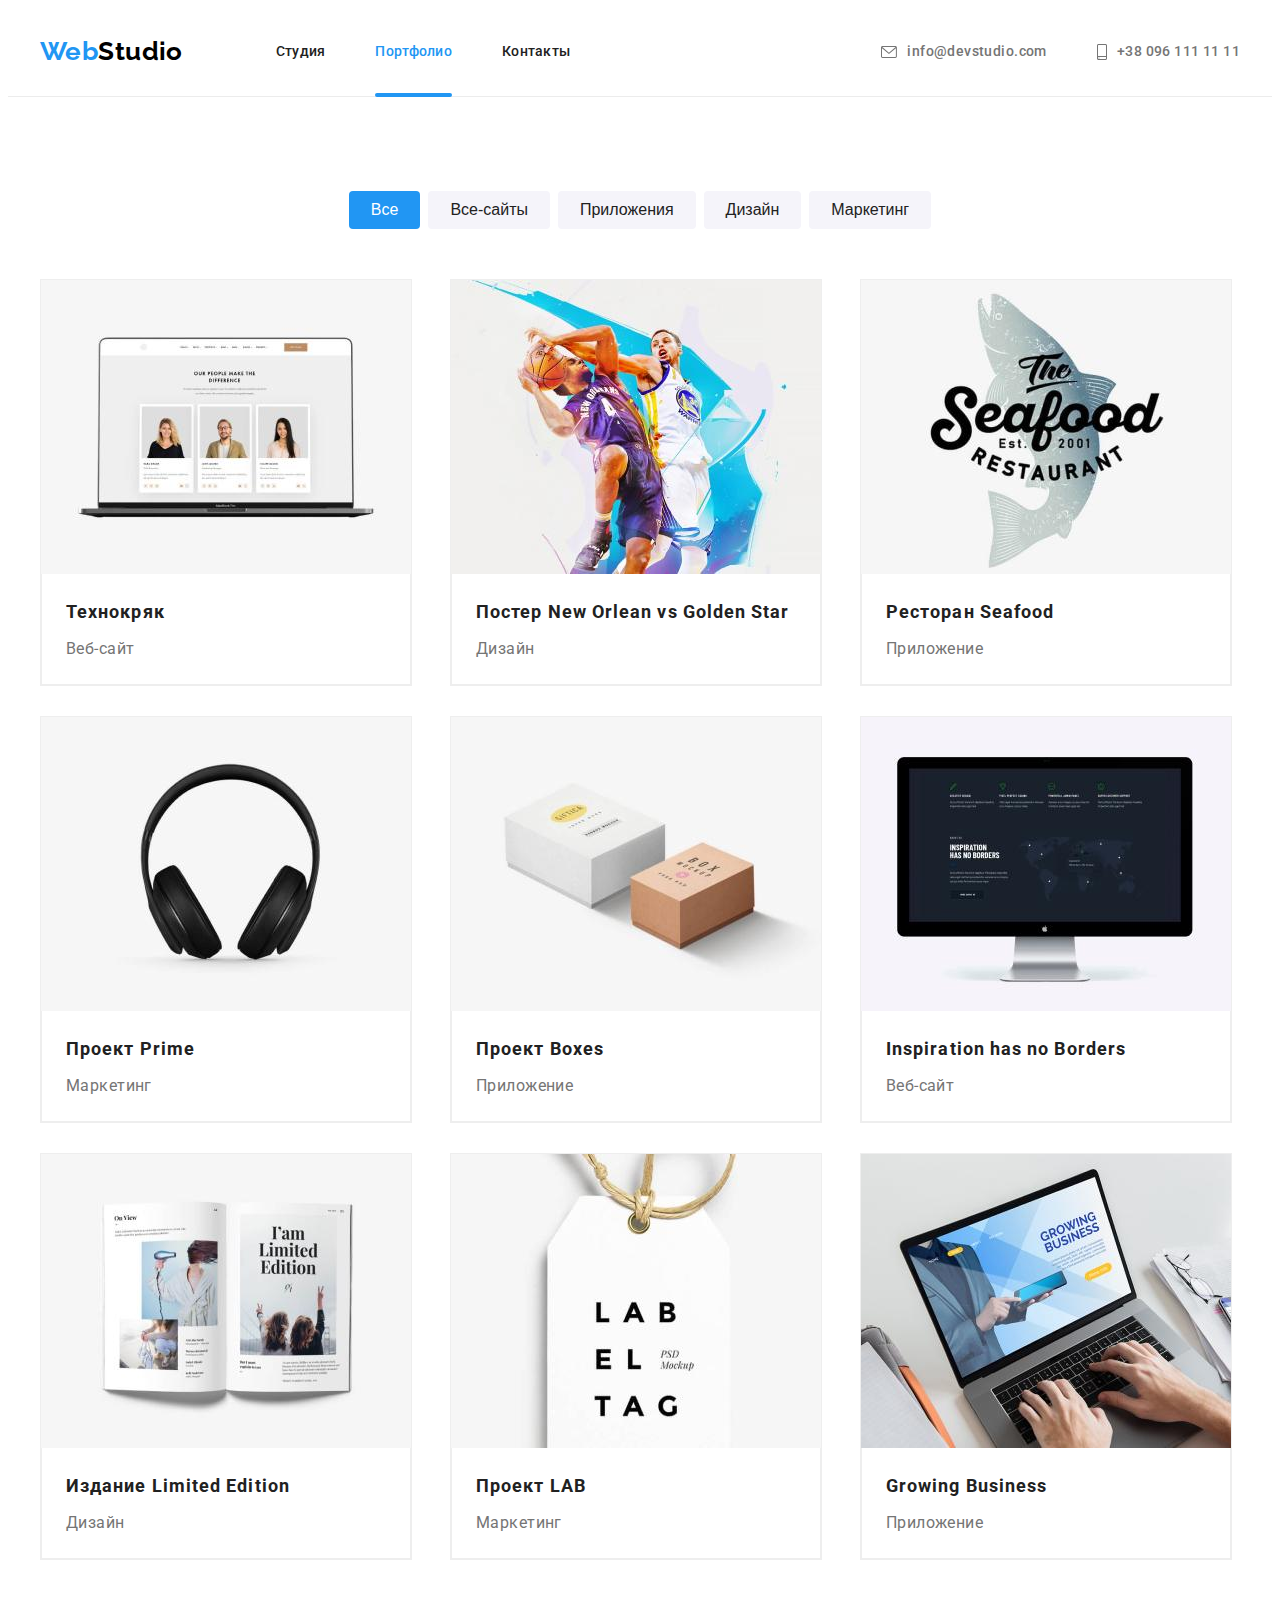
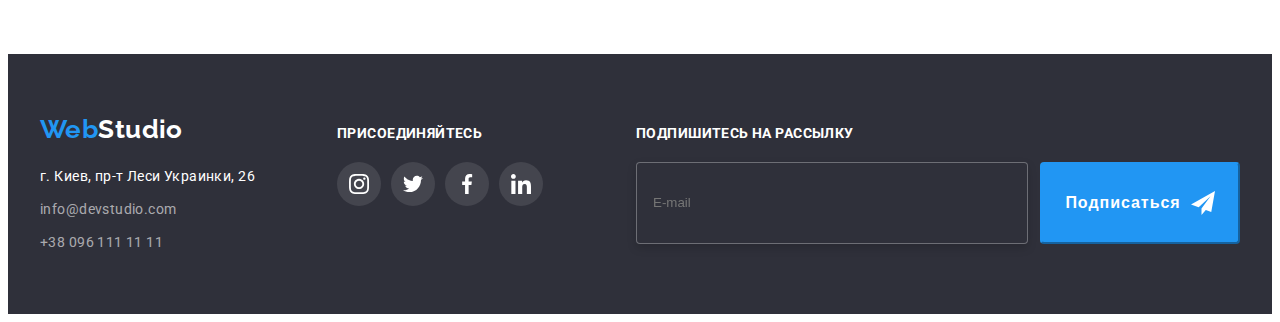
==== commit b0d117fd: "update-refactoring-sass-bem" ====
--- a/portfolio.html
+++ b/portfolio.html
@@ -19,36 +19,36 @@
 
 <body>
     <!-- Шапка сайта -->
-    <header class="header-border-bottom-line">
-        <div class="container nav">
-            <a href="./index.html" class="logo"><span class="first-part">Web</span>Studio
+    <header class="header">
+        <div class="container container__header">
+            <a href="./index.html" class="logo"><span class="logo--accent">Web</span>Studio
             </a>
             <nav>
-                <ul class="nav-list">
-                    <li class="nav-list-item">
-                        <a href="./index.html" class="site-nav">Студия
-                        </a>
-                    </li>
-                    <li class="nav-list-item">
-                        <a href="./portfolio.html" class="site-nav current">Портфолио
-                        </a>
-                    </li>
-                    <li class="nav-list-item">
-                        <a href="#" class="site-nav link">Контакты</a>
+                <ul class="nav">
+                    <li class="nav__item">
+                        <a href="./index.html" class="nav__link">Студия
+                        </a>
+                    </li>
+                    <li class="nav__item">
+                        <a href="./portfolio.html" class="nav__link nav__link--current">Портфолио
+                        </a>
+                    </li>
+                    <li class="nav__item">
+                        <a href="#" class="nav__link">Контакты</a>
                     </li>
                 </ul>
             </nav>
             <ul class="auth-nav">
-                <li class="auth-nav-item">
-                    <a href="mailto:info@devstudio.com" class="auth-nav-link">
-                        <svg width="16px" height="12px" class="auth-nav-icon">
+                <li class="auth-nav__item">
+                    <a href="mailto:info@devstudio.com" class="auth-nav__link">
+                        <svg width="16px" height="12px" class="auth-nav__icon">
                             <use href="./images/icon.svg#icon-envelope"></use>
                         </svg>info@devstudio.com
                     </a>
                 </li>
-                <li class="auth-nav-item">
-                    <a href="tel:+380961111111" class="auth-nav-link">
-                        <svg width="10px" height="16px" class="auth-nav-icon">
+                <li class="auth-nav__item">
+                    <a href="tel:+380961111111" class="auth-nav__link">
+                        <svg width="10px" height="16px" class="auth-nav__icon">
                             <use href="./images/icon.svg#icon-smartphone"></use>
                         </svg>+38 096 111 11 11</a>
                 </li>
@@ -60,137 +60,146 @@
     <main>
         <section class="section">
             <div class="container">
-                <h1 class="visually-hidden section-title">Portfolio</h1>
-                <ul class="portfolio-buttons-list">
-                    <li class="button-item"><button type="button" class="filter-buttons current-button">Все</button></li>
-                    <li class="button-item"><button type="button" class="filter-buttons">Все-сайты</button></li>
-                    <li class="button-item"><button type="button" class="filter-buttons">Приложения</button></li>
-                    <li class="button-item"><button type="button" class="filter-buttons">Дизайн</button></li>
-                    <li class="button-item"><button type="button" class="filter-buttons">Маркетинг</button></li>
-                </ul>
-                <ul class="portfolio-gallery">
-                    <li class="portfolio-gallery-item">
-                        <a href="" class="portfolio-gallery-link">
-                            <div class="overlay-position">
-                                <img src="./images/gallery/technocrack.jpg" alt="technocrack" width="370" height="294" class="img">
-                                <p class="overlay overlay-decription">Технокряк это современная площадка распространения коронавируса. Компании используют эту платформу для цифрового
+                <h1 class="section__title section__title--visually-hidden">Portfolio</h1>
+                <ul class="filters">
+                    <li class="filters__item">
+                        <button type="button" class="filters__button filters__button--current">Все</button></li>
+                    <li class="filters__item">
+                        <button type="button" class="filters__button">Все-сайты</button>
+                    </li>
+                    <li class="filters__item">
+                        <button type="button" class="filters__button">Приложения</button>
+                    </li>
+                    <li class="filters__item">
+                        <button type="button" class="filters__button">Дизайн</button>
+                    </li>
+                    <li class="filters__item">
+                        <button type="button" class="filters__button">Маркетинг</button>
+                    </li>
+                </ul>
+                <ul class="gallery">
+                    <li class="gallery__item">
+                        <a href="" class="gallery__link">
+                            <div class="overlay">
+                                <img src="./images/gallery/technocrack.jpg" alt="technocrack" width="370" height="294">
+                                <p class="overlay__position">Технокряк это современная площадка распространения коронавируса. Компании используют эту платформу для цифрового
                                 шпионажа и атак на защищённые сервера конкурентов.</p>
                             </div>
-                            <div class="gallery-decription">
-                                <h2 class="cards-header">Технокряк</h2>
-                                <p class="cards-description">Веб-сайт</p>
-                            </div>
-                        </a>
-                    </li>
-                    <li class="portfolio-gallery-item">
-                        <a href="" class="portfolio-gallery-link">
-                            <div class="overlay-position">
-                                <img src="./images/gallery/poster.jpg" alt="poster" width="370" height="294" class="img">
-                                <p class="overlay overlay-decription">Технокряк это современная площадка распространения коронавируса. Компании
-                                    используют эту платформу для цифрового
-                                    шпионажа и атак на защищённые сервера конкурентов.</p>
-                            </div>
-                            <div class="gallery-decription">
-                                <h2 class="cards-header">Постер New Orlean vs Golden Star</h2>
-                                <p class="cards-description">Дизайн</p>
-                            </div>
-                        </a>
-                    </li>
-                    <li class="portfolio-gallery-item">
-                        <a href="" class="portfolio-gallery-link">
-                            <div class="overlay-position">
-                                <img src="./images/gallery/seafood.jpg" alt="seafood" width="370" height="294" class="img">
-                                <p class="overlay overlay-decription">Технокряк это современная площадка распространения коронавируса. Компании
-                                    используют эту платформу для цифрового
-                                    шпионажа и атак на защищённые сервера конкурентов.</p>
-                            </div>
-                            <div class="gallery-decription">
-                                <h2 class="cards-header">Ресторан Seafood</h2>
-                                <p class="cards-description">Приложение</p>
-                            </div>
-                        </a>
-                    </li>
-                    <li class="portfolio-gallery-item">
-                        <a href="" class="portfolio-gallery-link">
-                            <div class="overlay-position">
-                                <img src="./images/gallery/prime.jpg" alt="prime" width="370" height="294" class="img">
-                                <p class="overlay overlay-decription">Технокряк это современная площадка распространения коронавируса. Компании
-                                    используют эту платформу для цифрового
-                                    шпионажа и атак на защищённые сервера конкурентов.</p>
-                            </div>
-                            <div class="gallery-decription">
-                                <h2 class="cards-header">Проект Prime</h2>
-                                <p class="cards-description">Маркетинг</p>
-                            </div>
-                        </a>
-                    </li>
-                    <li class="portfolio-gallery-item">
-                        <a href="" class="portfolio-gallery-link">
-                            <div class="overlay-position">
-                                <img src="./images/gallery/boxes.jpg" alt="boxes" width="370" height="294" class="img">
-                                <p class="overlay overlay-decription">Технокряк это современная площадка распространения коронавируса. Компании
-                                    используют эту платформу для цифрового
-                                    шпионажа и атак на защищённые сервера конкурентов.</p>
-                            </div>
-                            <div class="gallery-decription">
-                                <h2 class="cards-header">Проект Boxes</h2>
-                                <p class="cards-description">Приложение</p>
-                            </div>
-                        </a>
-                    </li>
-                    <li class="portfolio-gallery-item">
-                        <a href="" class="portfolio-gallery-link">
-                            <div class="overlay-position">
-                                <img src="./images/gallery/inspiration.jpg" alt="inspiration" width="370" height="294" class="img">
-                                <p class="overlay overlay-decription">Технокряк это современная площадка распространения коронавируса. Компании
-                                    используют эту платформу для цифрового
-                                    шпионажа и атак на защищённые сервера конкурентов.</p>
-                            </div>
-                            <div class="gallery-decription">
-                                <h2 class="cards-header">Inspiration has no Borders</h2>
-                                <p class="cards-description">Веб-сайт</p>
+                            <div class="card">
+                                <h2 class="card__title">Технокряк</h2>
+                                <p class="card__description">Веб-сайт</p>
+                            </div>
+                        </a>
+                    </li>
+                    <li class="gallery__item">
+                        <a href="" class="gallery__link">
+                            <div class="overlay">
+                                <img src="./images/gallery/poster.jpg" alt="poster" width="370" height="294">
+                                <p class="overlay__position">Технокряк это современная площадка распространения коронавируса. Компании
+                                    используют эту платформу для цифрового
+                                    шпионажа и атак на защищённые сервера конкурентов.</p>
+                            </div>
+                            <div class="card">
+                                <h2 class="card__title">Постер New Orlean vs Golden Star</h2>
+                                <p class="card__description">Дизайн</p>
+                            </div>
+                        </a>
+                    </li>
+                    <li class="gallery__item">
+                        <a href="" class="gallery__link">
+                            <div class="overlay">
+                                <img src="./images/gallery/seafood.jpg" alt="seafood" width="370" height="294">
+                                <p class="overlay__position">Технокряк это современная площадка распространения коронавируса. Компании
+                                    используют эту платформу для цифрового
+                                    шпионажа и атак на защищённые сервера конкурентов.</p>
+                            </div>
+                            <div class="card">
+                                <h2 class="card__title">Ресторан Seafood</h2>
+                                <p class="card__description">Приложение</p>
+                            </div>
+                        </a>
+                    </li>
+                    <li class="gallery__item">
+                        <a href="" class="gallery__link">
+                            <div class="overlay">
+                                <img src="./images/gallery/prime.jpg" alt="prime" width="370" height="294">
+                                <p class="overlay__position">Технокряк это современная площадка распространения коронавируса. Компании
+                                    используют эту платформу для цифрового
+                                    шпионажа и атак на защищённые сервера конкурентов.</p>
+                            </div>
+                            <div class="card">
+                                <h2 class="card__title">Проект Prime</h2>
+                                <p class="card__description">Маркетинг</p>
+                            </div>
+                        </a>
+                    </li>
+                    <li class="gallery__item">
+                        <a href="" class="gallery__link">
+                            <div class="overlay">
+                                <img src="./images/gallery/boxes.jpg" alt="boxes" width="370" height="294">
+                                <p class="overlay__position">Технокряк это современная площадка распространения коронавируса. Компании
+                                    используют эту платформу для цифрового
+                                    шпионажа и атак на защищённые сервера конкурентов.</p>
+                            </div>
+                            <div class="card">
+                                <h2 class="card__title">Проект Boxes</h2>
+                                <p class="card__description">Приложение</p>
+                            </div>
+                        </a>
+                    </li>
+                    <li class="gallery__item">
+                        <a href="" class="gallery__link">
+                            <div class="overlay">
+                                <img src="./images/gallery/inspiration.jpg" alt="inspiration" width="370" height="294">
+                                <p class="overlay__position">Технокряк это современная площадка распространения коронавируса. Компании
+                                    используют эту платформу для цифрового
+                                    шпионажа и атак на защищённые сервера конкурентов.</p>
+                            </div>
+                            <div class="card">
+                                <h2 class="card__title">Inspiration has no Borders</h2>
+                                <p class="card__description">Веб-сайт</p>
                             </div>
                         </a>
                     </li>                           
-                    <li class="portfolio-gallery-item">
-                        <a href="" class="portfolio-gallery-link">
-                            <div class="overlay-position">
-                                <img src="./images/gallery/edition.jpg" alt="edition" width="370" height="294" class="img">
-                                <p class="overlay overlay-decription">Технокряк это современная площадка распространения коронавируса. Компании
-                                    используют эту платформу для цифрового
-                                    шпионажа и атак на защищённые сервера конкурентов.</p>
-                            </div>
-                            <div class="gallery-decription">
-                                <h2 class="cards-header">Издание Limited Edition</h2>
-                                <p class="cards-description">Дизайн</p>
-                            </div>
-                        </a>
-                    </li>
-                    <li class="portfolio-gallery-item">
-                        <a href="" class="portfolio-gallery-link">
-                            <div class="overlay-position">
-                                <img src="./images/gallery/lab.jpg" alt="lab" width="370" height="294" class="img">
-                                <p class="overlay overlay-decription">Технокряк это современная площадка распространения коронавируса. Компании
-                                    используют эту платформу для цифрового
-                                    шпионажа и атак на защищённые сервера конкурентов.</p>
-                            </div>
-                            <div class="gallery-decription">
-                                <h2 class="cards-header">Проект LAB</h2>
-                                <p class="cards-description">Маркетинг</p>
-                            </div>
-                        </a>
-                    </li>
-                    <li class="portfolio-gallery-item">
-                        <a href="" class="portfolio-gallery-link">
-                            <div class="overlay-position">
-                                <img src="./images/gallery/growing-busines.jpg" alt="inspiration" width="370" height="294" class="img">
-                                <p class="overlay overlay-decription">Технокряк это современная площадка распространения коронавируса. Компании
-                                    используют эту платформу для цифрового
-                                    шпионажа и атак на защищённые сервера конкурентов.</p>
-                            </div>
-                            <div class="gallery-decription">
-                                <h2 class="cards-header">Growing Business</h2>
-                                <p class="cards-description">Приложение</p>
+                    <li class="gallery__item">
+                        <a href="" class="gallery__link">
+                            <div class="overlay">
+                                <img src="./images/gallery/edition.jpg" alt="edition" width="370" height="294">
+                                <p class="overlay__position">Технокряк это современная площадка распространения коронавируса. Компании
+                                    используют эту платформу для цифрового
+                                    шпионажа и атак на защищённые сервера конкурентов.</p>
+                            </div>
+                            <div class="card">
+                                <h2 class="card__title">Издание Limited Edition</h2>
+                                <p class="card__description">Дизайн</p>
+                            </div>
+                        </a>
+                    </li>
+                    <li class="gallery__item">
+                        <a href="" class="gallery__link">
+                            <div class="overlay">
+                                <img src="./images/gallery/lab.jpg" alt="lab" width="370" height="294">
+                                <p class="overlay__position">Технокряк это современная площадка распространения коронавируса. Компании
+                                    используют эту платформу для цифрового
+                                    шпионажа и атак на защищённые сервера конкурентов.</p>
+                            </div>
+                            <div class="card">
+                                <h2 class="card__title">Проект LAB</h2>
+                                <p class="card__description">Маркетинг</p>
+                            </div>
+                        </a>
+                    </li>
+                    <li class="gallery__item">
+                        <a href="" class="gallery__link">
+                            <div class="overlay">
+                                <img src="./images/gallery/growing-busines.jpg" alt="inspiration" width="370" height="294">
+                                <p class="overlay__position">Технокряк это современная площадка распространения коронавируса. Компании
+                                    используют эту платформу для цифрового
+                                    шпионажа и атак на защищённые сервера конкурентов.</p>
+                            </div>
+                            <div class="card">
+                                <h2 class="card__title">Growing Business</h2>
+                                <p class="card__description">Приложение</p>
                             </div>
                         </a>
                     </li>
@@ -200,66 +209,69 @@
     </main>
 
     <!-- Футер -->
-    <footer class="footer">
-        <div class="container footer-container">
-            <div class="position">
-                <a href="./index.html" class="footer-logo"><span class="first-part">Web</span>Studio</a>
-                <address class="footer-address-list">
-                    <ul class="footer-list">
-                        <li class="item"><a href="https://goo.gl/maps/6iYoXaCGqueHrKsz9" target="_blank"
-                                rel="noreferrer noopener" class="footer-address">г. Киев, пр-т Леси Украинки, 26</a></li>
-                        <li class="item"><a href="mailto:info@devstudio.com"
-                                class="link footer-contacts">info@devstudio.com</a></li>
-                        <li class="item"><a href="tel:+380961111111" class="link footer-contacts">+38 096 111 11 11</a></li>
-                    </ul>
-                </address>
+<footer class="footer">
+    <div class="container footer__container">
+        <div class="footer__container--position">
+            <a href="./index.html" class="footer-logo"><span class="footer-logo--accent">Web</span>Studio</a>
+            <address>
+                <ul class="contacts">
+                    <li class="contacts__item"><a href="https://goo.gl/maps/6iYoXaCGqueHrKsz9" target="_blank"
+                            rel="noreferrer noopener" class="contacts__address">г. Киев, пр-т Леси Украинки, 26</a></li>
+                    <li class="contacts__item"><a href="mailto:info@devstudio.com"
+                            class="contacts__info">info@devstudio.com</a></li>
+                    <li class="contacts__item"><a href="tel:+380961111111" class="contacts__info">+38 096 111 11 11</a>
+                    </li>
+                </ul>
+            </address>
+        </div>
+        <div class="footer-socials">
+            <h2 class="footer-socials__title">присоединяйтесь</h2>
+            <ul class="socials">
+                <li class="socials__item">
+                    <a href="" class="socials__link socials__link--footer">
+                        <svg width="20px" height="20px">
+                            <use href="./images/icon.svg#icon-instagram"></use>
+                        </svg>
+                    </a>
+                </li>
+                <li class="socials__item">
+                    <a href="" class="socials__link socials__link--footer">
+                        <svg width="20px" height="20px">
+                            <use href="./images/icon.svg#icon-twitter"></use>
+                        </svg>
+                    </a>
+                </li>
+                <li class="socials__item">
+                    <a href="" class="socials__link socials__link--footer">
+                        <svg width="20px" height="20px">
+                            <use href="./images/icon.svg#icon-facebook"></use>
+                        </svg>
+                    </a>
+                </li>
+                <li class="socials__item">
+                    <a href="" class="socials__link socials__link--footer">
+                        <svg width="20px" height="20px">
+                            <use href="./images/icon.svg#icon-linkedin"></use>
+                        </svg>
+                    </a>
+                </li>
+            </ul>
+        </div>
+
+        <form class="footer-form">
+            <h2 class="footer-form__title">Подпишитесь на рассылку</h2>
+            <div class="footer-form__field">
+                <label for="mail-submit"></label>
+                <input class="footer-form__email" type="email" name="mail-submit" id="mail-submit"
+                    placeholder="E-mail" />
+                <button class="footer-form__button" type="submit">Подписаться
+                    <svg class="footer-form__button--margin" width="24px" height="24px">
+                        <use href="./images/icon.svg#icon-send"></use>
+                    </svg>
+                </button>
             </div>
-            <div class="footer-socials-form">
-                <h2 class="footer-socials-title">присоединяйтесь</h2>
-                <ul class="socials">
-                    <li class="socials-item">
-                        <a href="" class="socials-link footer-socials-link">
-                            <svg class="" width="20px" height="20px">
-                                <use href="./images/icon.svg#icon-instagram"></use>
-                            </svg>
-                        </a>
-                    </li>
-                    <li class="socials-item">
-                        <a href="" class="socials-link footer-socials-link">
-                            <svg class="" width="20px" height="20px">
-                                <use href="./images/icon.svg#icon-twitter"></use>
-                            </svg>
-                        </a>
-                    </li>
-                    <li class="socials-item">
-                        <a href="" class="socials-link footer-socials-link">
-                            <svg class="" width="20px" height="20px">
-                                <use href="./images/icon.svg#icon-facebook"></use>
-                            </svg>
-                        </a>
-                    </li>
-                    <li class="socials-item">
-                        <a href="" class="socials-link footer-socials-link">
-                            <svg class="" width="20px" height="20px">
-                                <use href="./images/icon.svg#icon-linkedin"></use>
-                            </svg>
-                        </a>
-                    </li>
-                </ul>
-            </div>
-            <form class="footer-form">
-                <h2 class="footer-form-title">Подпишитесь на рассылку</h2>
-                <div class="footer-form-field">
-                    <label for="mail-submit"></label>
-                    <input class="email" type="email" name="mail-submit" id="mail-submit" placeholder="E-mail" />
-                    <button class="button footer-submit-button" type="submit">Подписаться
-                        <svg class="button-svg" width="24px" height="24px">
-                            <use href="./images/icon.svg#icon-send"></use>
-                        </svg>
-                    </button>
-                </div>
-            </form>
-        </div>
-    </footer>
+        </form>
+    </div>
+</footer>
 </body>
 </html>--- a/css/main.min.css
+++ b/css/main.min.css
@@ -1,2 +1,2 @@
-body{background-color:blue}:root{--primary-text-color: #757575;--title-text-color: #212121;--accent-color: #2196f3;--primary-white-color: #ffffff;--primary-black-color: #000000;--hero-footer-background: #2f303a;--main-titles-color: #212121}.visually-hidden{position:absolute;width:1px;height:1px;margin:-1px;border:0;padding:0;white-space:nowrap;-webkit-clip-path:inset(100%);clip-path:inset(100%);clip:rect(0 0 0 0);overflow:hidden}h1,h2,h3,p{margin:0}ul{margin:0;padding:0;list-style:none}a{text-decoration:none}.button{cursor:pointer}body{background-color:var(--primary-white-color);color:var(--primary-text-color);font-family:Roboto, sans-serif;font-weight:500;letter-spacing:0.03em;font-size:14px;line-height:1.71}.backdrop{position:fixed;top:0;left:0;width:100%;height:100%;background:rgba(0,0,0,0.2);opacity:1}.backdrop.is-hidden{opacity:0;pointer-events:none}.backdrop.is-hidden .modal{-webkit-transform:translate(-50%, -50%) scale(0.9);transform:translate(-50%, -50%) scale(0.9)}.container{margin-left:auto;margin-right:auto;width:1200px;padding-left:15px;padding-right:15px}.form{padding:40px}.form-title{margin-bottom:12px;font-weight:700;font-size:20px;line-height:1.15;text-align:center;color:var(--main-titles-color)}.form-field{display:-webkit-box;display:-ms-flexbox;display:flex;-webkit-box-orient:vertical;-webkit-box-direction:normal;-ms-flex-direction:column;flex-direction:column;position:relative;margin-bottom:10px}.form-field label{margin-bottom:4px;font-weight:400;font-size:12px;line-height:1.16;letter-spacing:0.01em}.form-field input,.form-field textarea{min-height:40px;border:1px solid rgba(33,33,33,0.2);border-radius:4px;padding-left:42px;outline:none;-webkit-transition:border 250ms cubic-bezier(0.4, 0, 0.2, 1);transition:border 250ms cubic-bezier(0.4, 0, 0.2, 1)}.form-field input:focus,.form-field textarea:focus{border:1px solid #2196f3;cursor:pointer}.form-field input:focus+svg,.form-field svg:focus{cursor:pointer;fill:var(--accent-color);-webkit-transition:fill 250ms cubic-bezier(0.4, 0, 0.2, 1);transition:fill 250ms cubic-bezier(0.4, 0, 0.2, 1)}.form-field input::-webkit-input-placeholder{font-weight:400;font-size:12px;line-height:1.16;letter-spacing:0.01em;color:rgba(117,117,117,0.5)}.form-field input:-ms-input-placeholder{font-weight:400;font-size:12px;line-height:1.16;letter-spacing:0.01em;color:rgba(117,117,117,0.5)}.form-field input::-ms-input-placeholder{font-weight:400;font-size:12px;line-height:1.16;letter-spacing:0.01em;color:rgba(117,117,117,0.5)}.form-field input::placeholder{font-weight:400;font-size:12px;line-height:1.16;letter-spacing:0.01em;color:rgba(117,117,117,0.5)}.form-field .form-icon{position:absolute;bottom:11px;left:12px}.form-field .comment{padding:12px 16px}.comment-position{margin-bottom:20px}.policy-position{margin-bottom:30px}.form-field .policy{display:-webkit-box;display:-ms-flexbox;display:flex;-webkit-box-align:center;-ms-flex-align:center;align-items:center;-webkit-box-pack:center;-ms-flex-pack:center;justify-content:center;margin:0;font-size:14px;line-height:1.71;letter-spacing:0.03em;cursor:pointer}.link-policy{-webkit-text-decoration-line:underline;text-decoration-line:underline;color:#2196f3}.checkbox{width:0px}.checkbox-icon{position:relative;display:-webkit-box;display:-ms-flexbox;display:flex;-webkit-box-align:center;-ms-flex-align:center;align-items:center;-webkit-box-pack:center;-ms-flex-pack:center;justify-content:center;width:16px;height:15px;margin-right:7px;border:2px solid #212121;border-radius:4px}.checkbox-icon svg{position:absolute}.checkbox:checked+.checkbox-icon{border-color:var(--accent-color);background-color:var(--accent-color);background-origin:border-box}.submit-button{display:block;margin-left:auto;margin-right:auto;padding:0;min-width:200px;min-height:50px;background:#188ce8;border-color:#188ce8;border-radius:4px;font-weight:700;font-size:16px;line-height:1.87;letter-spacing:0.06em;color:#ffffff;-webkit-transition:250ms cubic-bezier(0.4, 0, 0.2, 1);transition:250ms cubic-bezier(0.4, 0, 0.2, 1)}.submit-button:hover,.submit-button:focus{-webkit-box-shadow:0px 4px 4px rgba(0,0,0,0.15);box-shadow:0px 4px 4px rgba(0,0,0,0.15)}.modal{position:absolute;top:50%;left:50%;min-width:528px;min-height:581px;background:#ffffff;-webkit-box-shadow:0px 1px 3px rgba(0,0,0,0.12),0px 1px 1px rgba(0,0,0,0.14),0px 2px 1px rgba(0,0,0,0.2);box-shadow:0px 1px 3px rgba(0,0,0,0.12),0px 1px 1px rgba(0,0,0,0.14),0px 2px 1px rgba(0,0,0,0.2);border-radius:4px;-webkit-transform:translate(-50%, -50%) scale(1);transform:translate(-50%, -50%) scale(1);-webkit-transition:-webkit-transform 250ms cubic-bezier(0.4, 0, 0.2, 1);transition:-webkit-transform 250ms cubic-bezier(0.4, 0, 0.2, 1);transition:transform 250ms cubic-bezier(0.4, 0, 0.2, 1);transition:transform 250ms cubic-bezier(0.4, 0, 0.2, 1), -webkit-transform 250ms cubic-bezier(0.4, 0, 0.2, 1)}.modal-button-close{position:absolute;top:8px;right:8px;min-width:30px;padding:6px;border-radius:50%;background:#ffffff;border:1px solid;border-color:rgba(0,0,0,0.1);-webkit-transition:fill 250ms cubic-bezier(0.4, 0, 0.2, 1);transition:fill 250ms cubic-bezier(0.4, 0, 0.2, 1)}.modal-icon-close:focus,.modal-button-close:hover{fill:var(--accent-color)}.section-title{margin-top:0;margin-bottom:50px;margin-left:0;margin-right:0;color:var(--main-titles-color);font-weight:700;font-size:36px;line-height:1.16;text-align:center}.benefits{display:-webkit-box;display:-ms-flexbox;display:flex}.benefits-title{margin-top:0px;margin-bottom:10px;font-size:14px;font-weight:700;line-height:1.14;text-transform:uppercase;color:var(--main-titles-color)}.benefits .benefits-item:not(:last-child){margin-right:30px}.benefits-icon{width:270px;height:120px;padding:25px 100px;margin-bottom:30px;background-color:#f5f4fa;border-radius:4px}.work-section{padding-top:0}.practice{display:-webkit-box;display:-ms-flexbox;display:flex}.practice-item{margin-right:30px;position:relative}.img{display:block;max-width:100%;height:auto}.practice-item:nth-child(3n){margin-right:0}.practice-label{display:-webkit-box;display:-ms-flexbox;display:flex;-webkit-box-align:center;-ms-flex-align:center;align-items:center;-webkit-box-pack:center;-ms-flex-pack:center;justify-content:center;position:absolute;content:"";padding:27px 82px;width:100%;height:70px;bottom:0;background:rgba(47,48,58,0.8)}.practice-label-title{font-size:14px;font-weight:700;line-height:1.14;text-transform:uppercase;color:var(--primary-white-color)}.header-border-bottom-line{border-bottom:solid 1px #ececec}.nav{display:-webkit-box;display:-ms-flexbox;display:flex;-webkit-box-align:center;-ms-flex-align:center;align-items:center}.nav-list{display:-webkit-box;display:-ms-flexbox;display:flex}.nav-list-item{padding-bottom:32px;padding-top:32px;position:relative}.nav .nav-list-item:not(:last-child){margin-right:50px}.site-nav{color:var(--title-text-color);line-height:1.14;letter-spacing:0.02em;-webkit-transition:color 250ms cubic-bezier(0.4, 0, 0.2, 1);transition:color 250ms cubic-bezier(0.4, 0, 0.2, 1)}.site-nav:focus,.site-nav:hover{color:var(--accent-color)}.current{color:var(--accent-color)}.current::after{position:absolute;bottom:-1px;left:0;content:"";width:100%;height:4px;background:#2196f3;border-radius:2px}.auth-nav{display:-webkit-box;display:-ms-flexbox;display:flex;margin-left:auto}.auth-nav-link{display:-webkit-box;display:-ms-flexbox;display:flex;-webkit-box-align:center;-ms-flex-align:center;align-items:center;color:var(--primary-text-color);line-height:1.14;padding-top:32px;padding-bottom:32px;fill:#757575;-webkit-transition:color 250ms cubic-bezier(0.4, 0, 0.2, 1),fill 250ms cubic-bezier(0.4, 0, 0.2, 1);transition:color 250ms cubic-bezier(0.4, 0, 0.2, 1),fill 250ms cubic-bezier(0.4, 0, 0.2, 1)}.auth-nav-link:hover,.auth-nav-link:focus{color:var(--accent-color);fill:var(--accent-color)}.auth-nav-icon{margin-right:10px}.auth-nav .auth-nav-item:not(:last-child){margin-right:50px}.section{padding-top:94px;padding-bottom:94px}.hero{margin-right:auto;margin-left:auto;padding:200px 0;background-color:var(--hero-footer-background);background-image:-webkit-gradient(linear, left top, left bottom, from(rgba(47,48,58,0.4)), to(rgba(47,48,58,0.4))),url("../images/img-overlay.png");background-image:linear-gradient(rgba(47,48,58,0.4), rgba(47,48,58,0.4)),url("../images/img-overlay.png");background-repeat:no-repeat;background-size:cover;background-position:center;max-width:1600px;height:600px;text-align:center}.hero-title{display:inline-block;margin-bottom:30px;min-width:696px;height:120px;color:var(--primary-white-color);font-weight:900;font-size:44px;line-height:1.36;letter-spacing:0.06em;text-transform:uppercase}.hero-button{display:block;margin:0px auto;padding:10px 32px;background-color:var(--accent-color);color:var(--primary-white-color);min-width:200px;font-weight:700;font-size:16px;line-height:1.87;letter-spacing:0.06em;border-radius:4px;border:transparent;-webkit-transition:background-color 250ms cubic-bezier(0.4, 0, 0.2, 1);transition:background-color 250ms cubic-bezier(0.4, 0, 0.2, 1)}.hero-button:hover,.hero-button:focus{background-color:#188ce8}.logo{padding-top:24px;padding-bottom:25px;margin-right:93px;color:var(--primary-black-color);font-family:Raleway, sans-serif;font-weight:700;font-size:26px;line-height:1.19}.first-part{color:var(--accent-color)}.customers{display:-webkit-box;display:-ms-flexbox;display:flex}.customer-item:not(:last-child){margin-right:30px}.customer-link{display:-webkit-box;display:-ms-flexbox;display:flex;-webkit-box-align:center;-ms-flex-align:center;align-items:center;-webkit-box-pack:center;-ms-flex-pack:center;justify-content:center;width:170px;height:92px;border:Solid 1px;border-color:#afb1b8;border-radius:4px;fill:#afb1b8;-webkit-transition:border-color 250ms cubic-bezier(0.4, 0, 0.2, 1),fill 250ms cubic-bezier(0.4, 0, 0.2, 1);transition:border-color 250ms cubic-bezier(0.4, 0, 0.2, 1),fill 250ms cubic-bezier(0.4, 0, 0.2, 1)}.customer-link:hover,.customer-link:focus{border-color:#2196f3;fill:#2196f3}.socials{display:-webkit-box;display:-ms-flexbox;display:flex;-webkit-box-pack:center;-ms-flex-pack:center;justify-content:center}.socials-link{display:-webkit-box;display:-ms-flexbox;display:flex;-webkit-box-pack:center;-ms-flex-pack:center;justify-content:center;-webkit-box-align:center;-ms-flex-align:center;align-items:center;width:44px;height:44px;fill:#afb1b8;border-radius:50%;-webkit-transition:background-color 250ms cubic-bezier(0.4, 0, 0.2, 1),fill 250ms cubic-bezier(0.4, 0, 0.2, 1);transition:background-color 250ms cubic-bezier(0.4, 0, 0.2, 1),fill 250ms cubic-bezier(0.4, 0, 0.2, 1)}.socials-link:focus,.socials-link:hover{background-color:#2196f3;border-radius:50%;fill:var(--primary-white-color)}.socials-item:not(:last-child){margin-right:10px}.team-section{background-color:#f5f4fa}.teammate{display:-webkit-box;display:-ms-flexbox;display:flex}.teammate-title{font-size:16px;line-height:1.19;text-align:center;color:var(--main-titles-color);margin-bottom:10px}.teammate-item{width:270px}.teammate-item:not(:last-child){margin-right:30px}.teammate-content{padding-top:30px;padding-bottom:30px;-webkit-box-shadow:0px 1px 3px rgba(0,0,0,0.12),0px 1px 1px rgba(0,0,0,0.14),0px 2px 1px rgba(0,0,0,0.2);box-shadow:0px 1px 3px rgba(0,0,0,0.12),0px 1px 1px rgba(0,0,0,0.14),0px 2px 1px rgba(0,0,0,0.2);border-radius:0px 0px 4px 4px;background-color:#ffffff;margin:0}.teammate-position{margin-bottom:16px;font-weight:400;font-size:16px;line-height:1.19;text-align:center}.footer{display:-webkit-box;display:-ms-flexbox;display:flex;background-color:var(--hero-footer-background);padding:60px 0}.footer-container{display:-webkit-box;display:-ms-flexbox;display:flex;-webkit-box-align:baseline;-ms-flex-align:baseline;align-items:baseline}.footer-container .position{-webkit-box-flex:1;-ms-flex-positive:1;flex-grow:1}.footer-logo{color:var(--primary-white-color);font-family:Raleway, sans-serif;font-weight:700;font-size:26px;line-height:1.19;text-decoration:none}.footer-address-list{margin-top:20px}.footer-list .item:not(:last-child){margin-bottom:9px}.footer-address{color:var(--primary-white-color);font-weight:400;font-style:normal;text-decoration:none}.footer-contacts{color:rgba(255,255,255,0.6);font-weight:400;text-decoration:none;font-style:normal}.footer-socials-form{margin-left:70px}.footer-socials-title{margin-top:0px;margin-bottom:20px;font-size:14px;font-weight:700;line-height:1.14;text-transform:uppercase;color:var(--primary-white-color)}.footer-socials-link{background-color:rgba(255,255,255,0.1);fill:var(--primary-white-color)}.footer-form-title{margin-bottom:20px;font-weight:700;font-size:14px;line-height:1.14;text-transform:uppercase;color:#ffffff}.footer-form{margin-left:93px}.footer-form-field{display:-webkit-box;display:-ms-flexbox;display:flex}.footer-form-field input{min-width:358px;min-height:50px}.footer-form-field .email{padding:15px 16px;color:#ffffff;border:1px solid rgba(255,255,255,0.3);-webkit-filter:drop-shadow(0px 4px 4px rgba(0,0,0,0.15));filter:drop-shadow(0px 4px 4px rgba(0,0,0,0.15));border-radius:4px;background:#2f303a}.footer-submit-button{display:-webkit-box;display:-ms-flexbox;display:flex;-webkit-box-align:center;-ms-flex-align:center;align-items:center;-webkit-box-pack:center;-ms-flex-pack:center;justify-content:center;margin-left:12px;min-width:200px;min-height:50px;font-weight:700;font-size:16px;line-height:1.87;letter-spacing:0.06em;color:#ffffff;border-color:#2196f3;background:#2196f3;border-radius:4px}.footer-submit-button:focus,.footer-submit-button:hover{-webkit-box-shadow:0px 4px 4px rgba(0,0,0,0.15);box-shadow:0px 4px 4px rgba(0,0,0,0.15)}.button-svg{margin-left:10px}.filter-buttons{padding:6px 22px;color:var(--title-text-color);background-color:#f5f4fa;font-size:16px;line-height:1.63;cursor:pointer;border-color:#ffffff;border:#ffffff;text-align:center;border-radius:4px;-webkit-transition:background-color 250ms cubic-bezier(0.4, 0, 0.2, 1),color 250ms cubic-bezier(0.4, 0, 0.2, 1),-webkit-box-shadow 250ms cubic-bezier(0.4, 0, 0.2, 1);transition:background-color 250ms cubic-bezier(0.4, 0, 0.2, 1),color 250ms cubic-bezier(0.4, 0, 0.2, 1),-webkit-box-shadow 250ms cubic-bezier(0.4, 0, 0.2, 1);transition:background-color 250ms cubic-bezier(0.4, 0, 0.2, 1),color 250ms cubic-bezier(0.4, 0, 0.2, 1),box-shadow 250ms cubic-bezier(0.4, 0, 0.2, 1);transition:background-color 250ms cubic-bezier(0.4, 0, 0.2, 1),color 250ms cubic-bezier(0.4, 0, 0.2, 1),box-shadow 250ms cubic-bezier(0.4, 0, 0.2, 1),-webkit-box-shadow 250ms cubic-bezier(0.4, 0, 0.2, 1)}.filter-buttons:hover,.filter-buttons:focus{background-color:var(--accent-color);color:var(--primary-white-color);-webkit-box-shadow:0px 3px 1px rgba(0,0,0,0.1),0px 1px 2px rgba(0,0,0,0.08),0px 2px 2px rgba(0,0,0,0.12);box-shadow:0px 3px 1px rgba(0,0,0,0.1),0px 1px 2px rgba(0,0,0,0.08),0px 2px 2px rgba(0,0,0,0.12)}.current-button{color:var(--primary-white-color);background-color:var(--accent-color)}.portfolio-buttons-list{display:-webkit-box;display:-ms-flexbox;display:flex;-webkit-box-pack:center;-ms-flex-pack:center;justify-content:center;margin-bottom:50px}.portfolio-buttons-list .button-item:not(:last-child){margin-right:8px}.cards-header{margin-bottom:4px;color:var(--title-text-color);font-weight:700;font-size:18px;line-height:2;letter-spacing:0.06em}.cards-description{color:var(--primary-text-color);font-weight:400;font-size:16px;line-height:1.87}.portfolio-gallery{display:-webkit-box;display:-ms-flexbox;display:flex;-ms-flex-wrap:wrap;flex-wrap:wrap}.portfolio-gallery-item{width:calc((100% - 60px) / 3)}.portfolio-gallery-item:not(:nth-child(3n)){margin-right:30px}.portfolio-gallery-item:not(:nth-last-child(-n+3)){margin-bottom:30px}.portfolio-gallery-link{display:inline-block;border:solid 1px;border-color:#eeeeee;-webkit-transition:-webkit-box-shadow 250ms cubic-bezier(0.4, 0, 0.2, 1);transition:-webkit-box-shadow 250ms cubic-bezier(0.4, 0, 0.2, 1);transition:box-shadow 250ms cubic-bezier(0.4, 0, 0.2, 1);transition:box-shadow 250ms cubic-bezier(0.4, 0, 0.2, 1), -webkit-box-shadow 250ms cubic-bezier(0.4, 0, 0.2, 1)}.portfolio-gallery-link:hover,.portfolio-gallery-link:focus{-webkit-box-shadow:0px 1px 1px rgba(0,0,0,0.12),0px 4px 4px rgba(0,0,0,0.06),1px 4px 6px rgba(0,0,0,0.16);box-shadow:0px 1px 1px rgba(0,0,0,0.12),0px 4px 4px rgba(0,0,0,0.06),1px 4px 6px rgba(0,0,0,0.16)}.gallery-decription{padding:20px 24px;background-color:#ffffff;border-bottom:1px solid;border-left:1px solid;border-right:1px solid;border-color:#eeeeee}.overlay-position{position:relative;overflow:hidden}.overlay{position:absolute;left:0;bottom:-1px;background:rgba(33,150,243,0.9);-webkit-transform:translateY(100%);transform:translateY(100%);-webkit-transition:-webkit-transform 250ms cubic-bezier(0.4, 0, 0.2, 1);transition:-webkit-transform 250ms cubic-bezier(0.4, 0, 0.2, 1);transition:transform 250ms cubic-bezier(0.4, 0, 0.2, 1);transition:transform 250ms cubic-bezier(0.4, 0, 0.2, 1), -webkit-transform 250ms cubic-bezier(0.4, 0, 0.2, 1)}.portfolio-gallery-link:hover .overlay,.portfolio-gallery-link:focus .overlay{-webkit-transform:translateY(0);transform:translateY(0)}.overlay-decription{padding:63px 24px;font-weight:400;font-size:18px;line-height:1.56;color:var(--primary-white-color)}
+body{background-color:blue}:root{--primary-text-color: #757575;--title-text-color: #212121;--accent-color: #2196f3;--primary-white-color: #ffffff;--primary-black-color: #000000;--hero-footer-background: #2f303a;--main-titles-color: #212121}h1,h2,h3,p{margin:0}ul{margin:0;padding:0;list-style:none}a{text-decoration:none}img{display:block;max-width:100%;height:auto}.button{cursor:pointer}body{background-color:var(--primary-white-color);color:var(--primary-text-color);font-family:Roboto, sans-serif;font-weight:500;letter-spacing:0.03em;font-size:14px;line-height:1.71}.container{margin-left:auto;margin-right:auto;width:1200px;padding-left:15px;padding-right:15px}.form{padding:40px}.form__title{margin-bottom:12px;font-weight:700;font-size:20px;line-height:1.15;text-align:center;color:var(--main-titles-color)}.form__field{display:-webkit-box;display:-ms-flexbox;display:flex;-webkit-box-orient:vertical;-webkit-box-direction:normal;-ms-flex-direction:column;flex-direction:column;position:relative;margin-bottom:10px}.form__label{margin-bottom:4px;font-weight:400;font-size:12px;line-height:1.16;letter-spacing:0.01em}.form__field .form__input,.form__field .form__textarea{min-height:40px;border:1px solid rgba(33,33,33,0.2);border-radius:4px;padding-left:42px;outline:none;-webkit-transition:border 250ms cubic-bezier(0.4, 0, 0.2, 1);transition:border 250ms cubic-bezier(0.4, 0, 0.2, 1)}.form__field .form__input:focus,.form__field .form__textarea:focus{border:1px solid #2196f3;cursor:pointer}.form__field .form__input:focus+.form__icon,.form-field .form__icon:focus{cursor:pointer;fill:var(--accent-color);-webkit-transition:fill 250ms cubic-bezier(0.4, 0, 0.2, 1);transition:fill 250ms cubic-bezier(0.4, 0, 0.2, 1)}.form__field .form__input::-webkit-input-placeholder{font-weight:400;font-size:12px;line-height:1.16;letter-spacing:0.01em;color:rgba(117,117,117,0.5)}.form__field .form__input:-ms-input-placeholder{font-weight:400;font-size:12px;line-height:1.16;letter-spacing:0.01em;color:rgba(117,117,117,0.5)}.form__field .form__input::-ms-input-placeholder{font-weight:400;font-size:12px;line-height:1.16;letter-spacing:0.01em;color:rgba(117,117,117,0.5)}.form__field .form__input::placeholder{font-weight:400;font-size:12px;line-height:1.16;letter-spacing:0.01em;color:rgba(117,117,117,0.5)}.form__field .form__icon{position:absolute;bottom:11px;left:12px}.form__field .form__textarea{padding:12px 16px}.form__field--padding{margin-bottom:20px}.form__field--margin{margin-bottom:30px}.form__field .form__label--policy{display:-webkit-box;display:-ms-flexbox;display:flex;-webkit-box-align:center;-ms-flex-align:center;align-items:center;-webkit-box-pack:center;-ms-flex-pack:center;justify-content:center;margin:0;font-size:14px;line-height:1.71;letter-spacing:0.03em;cursor:pointer}.form__link{-webkit-text-decoration-line:underline;text-decoration-line:underline;color:#2196f3}.form__input--checkbox{width:0px}.form__checkbox{position:relative;display:-webkit-box;display:-ms-flexbox;display:flex;-webkit-box-align:center;-ms-flex-align:center;align-items:center;-webkit-box-pack:center;-ms-flex-pack:center;justify-content:center;width:16px;height:15px;margin-right:7px;border:2px solid #212121;border-radius:4px}.form__checkbox--icon{position:absolute}.form__input--checkbox:checked+.form__checkbox{border-color:var(--accent-color);background-color:var(--accent-color);background-origin:border-box}.form__button{display:block;margin-left:auto;margin-right:auto;padding:0;min-width:200px;min-height:50px;background:#188ce8;border-color:#188ce8;border-radius:4px;font-weight:700;font-size:16px;line-height:1.87;letter-spacing:0.06em;color:#ffffff;-webkit-transition:250ms cubic-bezier(0.4, 0, 0.2, 1);transition:250ms cubic-bezier(0.4, 0, 0.2, 1)}.form__button:hover,.form__button:focus{-webkit-box-shadow:0px 4px 4px rgba(0,0,0,0.15);box-shadow:0px 4px 4px rgba(0,0,0,0.15)}.backdrop{position:fixed;top:0;left:0;width:100%;height:100%;background:rgba(0,0,0,0.2);opacity:1}.backdrop.is-hidden{opacity:0;pointer-events:none}.backdrop.is-hidden .modal{-webkit-transform:translate(-50%, -50%) scale(0.9);transform:translate(-50%, -50%) scale(0.9)}.modal{position:absolute;top:50%;left:50%;min-width:528px;min-height:581px;background:#ffffff;-webkit-box-shadow:0px 1px 3px rgba(0,0,0,0.12),0px 1px 1px rgba(0,0,0,0.14),0px 2px 1px rgba(0,0,0,0.2);box-shadow:0px 1px 3px rgba(0,0,0,0.12),0px 1px 1px rgba(0,0,0,0.14),0px 2px 1px rgba(0,0,0,0.2);border-radius:4px;-webkit-transform:translate(-50%, -50%) scale(1);transform:translate(-50%, -50%) scale(1);-webkit-transition:-webkit-transform 250ms cubic-bezier(0.4, 0, 0.2, 1);transition:-webkit-transform 250ms cubic-bezier(0.4, 0, 0.2, 1);transition:transform 250ms cubic-bezier(0.4, 0, 0.2, 1);transition:transform 250ms cubic-bezier(0.4, 0, 0.2, 1), -webkit-transform 250ms cubic-bezier(0.4, 0, 0.2, 1)}.modal__button-close{position:absolute;top:8px;right:8px;min-width:30px;padding:6px;border-radius:50%;background:#ffffff;border:1px solid;border-color:rgba(0,0,0,0.1);-webkit-transition:fill 250ms cubic-bezier(0.4, 0, 0.2, 1);transition:fill 250ms cubic-bezier(0.4, 0, 0.2, 1)}.modal__button-close:focus,.modal__button-close:hover{fill:var(--accent-color)}.section{padding-top:94px;padding-bottom:94px}.section__title{margin-top:0;margin-bottom:50px;margin-left:0;margin-right:0;color:var(--main-titles-color);font-weight:700;font-size:36px;line-height:1.16;text-align:center}.section__title--visually-hidden{position:absolute;width:1px;height:1px;margin:-1px;border:0;padding:0;white-space:nowrap;-webkit-clip-path:inset(100%);clip-path:inset(100%);clip:rect(0 0 0 0);overflow:hidden}.section--no-padding{padding-top:0}.section--background{background-color:#f5f4fa}.header{border-bottom:solid 1px #ececec}.container__header{display:-webkit-box;display:-ms-flexbox;display:flex;-webkit-box-align:center;-ms-flex-align:center;align-items:center}.nav{display:-webkit-box;display:-ms-flexbox;display:flex;-webkit-box-align:center;-ms-flex-align:center;align-items:center}.nav__item{padding-bottom:32px;padding-top:32px;position:relative}.nav .nav__item:not(:last-child){margin-right:50px}.nav__link{color:var(--title-text-color);line-height:1.14;letter-spacing:0.02em;-webkit-transition:color 250ms cubic-bezier(0.4, 0, 0.2, 1);transition:color 250ms cubic-bezier(0.4, 0, 0.2, 1)}.nav__link:focus,.nav__link:hover{color:var(--accent-color)}.nav__link--current{color:var(--accent-color)}.nav__link--current::after{position:absolute;bottom:-1px;left:0;content:"";width:100%;height:4px;background:#2196f3;border-radius:2px}.auth-nav{display:-webkit-box;display:-ms-flexbox;display:flex;margin-left:auto}.auth-nav__link{display:-webkit-box;display:-ms-flexbox;display:flex;-webkit-box-align:center;-ms-flex-align:center;align-items:center;color:var(--primary-text-color);line-height:1.14;padding-top:32px;padding-bottom:32px;fill:#757575;-webkit-transition:color 250ms cubic-bezier(0.4, 0, 0.2, 1),fill 250ms cubic-bezier(0.4, 0, 0.2, 1);transition:color 250ms cubic-bezier(0.4, 0, 0.2, 1),fill 250ms cubic-bezier(0.4, 0, 0.2, 1)}.auth-nav__link:hover,.auth-nav__link:focus{color:var(--accent-color);fill:var(--accent-color)}.auth-nav__icon{margin-right:10px}.auth-nav .auth-nav__item:not(:last-child){margin-right:50px}.hero{margin-right:auto;margin-left:auto;padding:200px 0;background-color:var(--hero-footer-background);background-image:-webkit-gradient(linear, left top, left bottom, from(rgba(47,48,58,0.4)), to(rgba(47,48,58,0.4))),url("../images/img-overlay.png");background-image:linear-gradient(rgba(47,48,58,0.4), rgba(47,48,58,0.4)),url("../images/img-overlay.png");background-repeat:no-repeat;background-size:cover;background-position:center;max-width:1600px;height:600px;text-align:center}.hero__title{display:inline-block;margin-bottom:30px;min-width:696px;height:120px;color:var(--primary-white-color);font-weight:900;font-size:44px;line-height:1.36;letter-spacing:0.06em;text-transform:uppercase}.hero__button{display:block;margin:0px auto;padding:10px 32px;cursor:pointer;background-color:var(--accent-color);color:var(--primary-white-color);min-width:200px;font-weight:700;font-size:16px;line-height:1.87;letter-spacing:0.06em;border-radius:4px;border:transparent;-webkit-transition:background-color 250ms cubic-bezier(0.4, 0, 0.2, 1);transition:background-color 250ms cubic-bezier(0.4, 0, 0.2, 1)}.hero__button:hover,.hero__button:focus{background-color:#188ce8}.logo{padding-top:24px;padding-bottom:25px;margin-right:93px;color:var(--primary-black-color);font-family:Raleway, sans-serif;font-weight:700;font-size:26px;line-height:1.19}.logo--accent{color:var(--accent-color)}.benefits{display:-webkit-box;display:-ms-flexbox;display:flex}.benefits .benefits__item:not(:last-child){margin-right:30px}.benefits__icon{width:270px;height:120px;padding:25px 100px;margin-bottom:30px;background-color:#f5f4fa;border-radius:4px}.benefits__title{margin-top:0px;margin-bottom:10px;font-size:14px;font-weight:700;line-height:1.14;text-transform:uppercase;color:var(--main-titles-color)}.works{display:-webkit-box;display:-ms-flexbox;display:flex}.works__item{margin-right:30px;position:relative}.works__item:nth-child(3n){margin-right:0}.works__label{display:-webkit-box;display:-ms-flexbox;display:flex;-webkit-box-align:center;-ms-flex-align:center;align-items:center;-webkit-box-pack:center;-ms-flex-pack:center;justify-content:center;position:absolute;content:"";padding:27px 82px;width:100%;height:70px;bottom:0;background:rgba(47,48,58,0.8)}.works__title{font-size:14px;font-weight:700;line-height:1.14;text-transform:uppercase;color:var(--primary-white-color)}.customers{display:-webkit-box;display:-ms-flexbox;display:flex}.customer__item:not(:last-child){margin-right:30px}.customer__link{display:-webkit-box;display:-ms-flexbox;display:flex;-webkit-box-align:center;-ms-flex-align:center;align-items:center;-webkit-box-pack:center;-ms-flex-pack:center;justify-content:center;width:170px;height:92px;border:Solid 1px;border-color:#afb1b8;border-radius:4px;fill:#afb1b8;-webkit-transition:border-color 250ms cubic-bezier(0.4, 0, 0.2, 1),fill 250ms cubic-bezier(0.4, 0, 0.2, 1);transition:border-color 250ms cubic-bezier(0.4, 0, 0.2, 1),fill 250ms cubic-bezier(0.4, 0, 0.2, 1)}.customer__link:hover,.customer__link:focus{border-color:#2196f3;fill:#2196f3}.socials{display:-webkit-box;display:-ms-flexbox;display:flex;-webkit-box-pack:center;-ms-flex-pack:center;justify-content:center}.socials__link{display:-webkit-box;display:-ms-flexbox;display:flex;-webkit-box-pack:center;-ms-flex-pack:center;justify-content:center;-webkit-box-align:center;-ms-flex-align:center;align-items:center;width:44px;height:44px;fill:#afb1b8;border-radius:50%;-webkit-transition:background-color 250ms cubic-bezier(0.4, 0, 0.2, 1),fill 250ms cubic-bezier(0.4, 0, 0.2, 1);transition:background-color 250ms cubic-bezier(0.4, 0, 0.2, 1),fill 250ms cubic-bezier(0.4, 0, 0.2, 1)}.socials__link:focus,.socials__link:hover{background-color:#2196f3;border-radius:50%;fill:var(--primary-white-color)}.socials__item:not(:last-child){margin-right:10px}.teammate{display:-webkit-box;display:-ms-flexbox;display:flex}.teammate__item{width:270px}.teammate__item:not(:last-child){margin-right:30px}.teammate__content{padding-top:30px;padding-bottom:30px;-webkit-box-shadow:0px 1px 3px rgba(0,0,0,0.12),0px 1px 1px rgba(0,0,0,0.14),0px 2px 1px rgba(0,0,0,0.2);box-shadow:0px 1px 3px rgba(0,0,0,0.12),0px 1px 1px rgba(0,0,0,0.14),0px 2px 1px rgba(0,0,0,0.2);border-radius:0px 0px 4px 4px;background-color:#ffffff;margin:0}.teammate__title{font-size:16px;line-height:1.19;text-align:center;color:var(--main-titles-color);margin-bottom:10px}.teammate__position{margin-bottom:16px;font-weight:400;font-size:16px;line-height:1.19;text-align:center}.footer{display:-webkit-box;display:-ms-flexbox;display:flex;background-color:var(--hero-footer-background);padding:60px 0}.footer__container{display:-webkit-box;display:-ms-flexbox;display:flex;-webkit-box-align:baseline;-ms-flex-align:baseline;align-items:baseline}.footer__container--position{-webkit-box-flex:1;-ms-flex-positive:1;flex-grow:1}.footer-logo{display:inline-block;margin-bottom:20px;color:var(--primary-white-color);font-family:Raleway, sans-serif;font-weight:700;font-size:26px;line-height:1.19;text-decoration:none}.footer-logo--accent{color:var(--accent-color)}.contacts__item:not(:last-child){margin-bottom:9px}.contacts__address{color:var(--primary-white-color);font-weight:400;font-style:normal;text-decoration:none}.contacts__info{color:rgba(255,255,255,0.6);font-weight:400;text-decoration:none;font-style:normal}.footer-socials{margin-left:70px}.footer-socials__title{margin-top:0px;margin-bottom:20px;font-size:14px;font-weight:700;line-height:1.14;text-transform:uppercase;color:var(--primary-white-color)}.socials__link--footer{background-color:rgba(255,255,255,0.1);fill:var(--primary-white-color)}.footer-form{margin-left:93px}.footer-form__title{margin-bottom:20px;font-weight:700;font-size:14px;line-height:1.14;text-transform:uppercase;color:#ffffff}.footer-form__field{display:-webkit-box;display:-ms-flexbox;display:flex}.footer-form__email{padding:15px 16px;min-width:358px;min-height:50px;color:#ffffff;border:1px solid rgba(255,255,255,0.3);-webkit-filter:drop-shadow(0px 4px 4px rgba(0,0,0,0.15));filter:drop-shadow(0px 4px 4px rgba(0,0,0,0.15));border-radius:4px;background:#2f303a}.footer-form__button{display:-webkit-box;display:-ms-flexbox;display:flex;-webkit-box-align:center;-ms-flex-align:center;align-items:center;-webkit-box-pack:center;-ms-flex-pack:center;justify-content:center;cursor:pointer;margin-left:12px;min-width:200px;min-height:50px;font-weight:700;font-size:16px;line-height:1.87;letter-spacing:0.06em;color:#ffffff;border-color:#2196f3;background:#2196f3;border-radius:4px}.footer-form__button:focus,.footer-form__button:hover{-webkit-box-shadow:0px 4px 4px rgba(0,0,0,0.15);box-shadow:0px 4px 4px rgba(0,0,0,0.15)}.footer-form__button--margin{margin-left:10px}.filters{display:-webkit-box;display:-ms-flexbox;display:flex;-webkit-box-pack:center;-ms-flex-pack:center;justify-content:center;margin-bottom:50px}.filters__item:not(:last-child){margin-right:8px}.filters__button{padding:6px 22px;color:var(--title-text-color);background-color:#f5f4fa;font-size:16px;line-height:1.63;cursor:pointer;border-color:#ffffff;border:#ffffff;text-align:center;border-radius:4px;-webkit-transition:background-color 250ms cubic-bezier(0.4, 0, 0.2, 1),color 250ms cubic-bezier(0.4, 0, 0.2, 1),-webkit-box-shadow 250ms cubic-bezier(0.4, 0, 0.2, 1);transition:background-color 250ms cubic-bezier(0.4, 0, 0.2, 1),color 250ms cubic-bezier(0.4, 0, 0.2, 1),-webkit-box-shadow 250ms cubic-bezier(0.4, 0, 0.2, 1);transition:background-color 250ms cubic-bezier(0.4, 0, 0.2, 1),color 250ms cubic-bezier(0.4, 0, 0.2, 1),box-shadow 250ms cubic-bezier(0.4, 0, 0.2, 1);transition:background-color 250ms cubic-bezier(0.4, 0, 0.2, 1),color 250ms cubic-bezier(0.4, 0, 0.2, 1),box-shadow 250ms cubic-bezier(0.4, 0, 0.2, 1),-webkit-box-shadow 250ms cubic-bezier(0.4, 0, 0.2, 1)}.filters__button:hover,.filters__button:focus{background-color:var(--accent-color);color:var(--primary-white-color);-webkit-box-shadow:0px 3px 1px rgba(0,0,0,0.1),0px 1px 2px rgba(0,0,0,0.08),0px 2px 2px rgba(0,0,0,0.12);box-shadow:0px 3px 1px rgba(0,0,0,0.1),0px 1px 2px rgba(0,0,0,0.08),0px 2px 2px rgba(0,0,0,0.12)}.filters__button--current{color:var(--primary-white-color);background-color:var(--accent-color)}.gallery{display:-webkit-box;display:-ms-flexbox;display:flex;-ms-flex-wrap:wrap;flex-wrap:wrap}.gallery__item{width:calc((100% - 60px) / 3)}.gallery__item:not(:nth-child(3n)){margin-right:30px}.gallery__item:not(:nth-last-child(-n+3)){margin-bottom:30px}.gallery__link{display:inline-block;border:solid 1px;border-color:#eeeeee;-webkit-transition:-webkit-box-shadow 250ms cubic-bezier(0.4, 0, 0.2, 1);transition:-webkit-box-shadow 250ms cubic-bezier(0.4, 0, 0.2, 1);transition:box-shadow 250ms cubic-bezier(0.4, 0, 0.2, 1);transition:box-shadow 250ms cubic-bezier(0.4, 0, 0.2, 1), -webkit-box-shadow 250ms cubic-bezier(0.4, 0, 0.2, 1)}.gallery__link:hover,.gallery__link:focus{-webkit-box-shadow:0px 1px 1px rgba(0,0,0,0.12),0px 4px 4px rgba(0,0,0,0.06),1px 4px 6px rgba(0,0,0,0.16);box-shadow:0px 1px 1px rgba(0,0,0,0.12),0px 4px 4px rgba(0,0,0,0.06),1px 4px 6px rgba(0,0,0,0.16)}.card{padding:20px 24px;background-color:#ffffff;border-bottom:1px solid;border-left:1px solid;border-right:1px solid;border-color:#eeeeee}.card__title{margin-bottom:4px;color:var(--title-text-color);font-weight:700;font-size:18px;line-height:2;letter-spacing:0.06em}.card__description{color:var(--primary-text-color);font-weight:400;font-size:16px;line-height:1.87}.overlay{position:relative;overflow:hidden}.overlay__position{position:absolute;left:0;bottom:-1px;background:rgba(33,150,243,0.9);-webkit-transform:translateY(100%);transform:translateY(100%);-webkit-transition:-webkit-transform 250ms cubic-bezier(0.4, 0, 0.2, 1);transition:-webkit-transform 250ms cubic-bezier(0.4, 0, 0.2, 1);transition:transform 250ms cubic-bezier(0.4, 0, 0.2, 1);transition:transform 250ms cubic-bezier(0.4, 0, 0.2, 1), -webkit-transform 250ms cubic-bezier(0.4, 0, 0.2, 1);padding:63px 24px;font-weight:400;font-size:18px;line-height:1.56;color:var(--primary-white-color)}.gallery__link:hover .overlay__position,.gallery__link:focus .overlay__position{-webkit-transform:translateY(0);transform:translateY(0)}
 /*# sourceMappingURL=main.min.css.map */